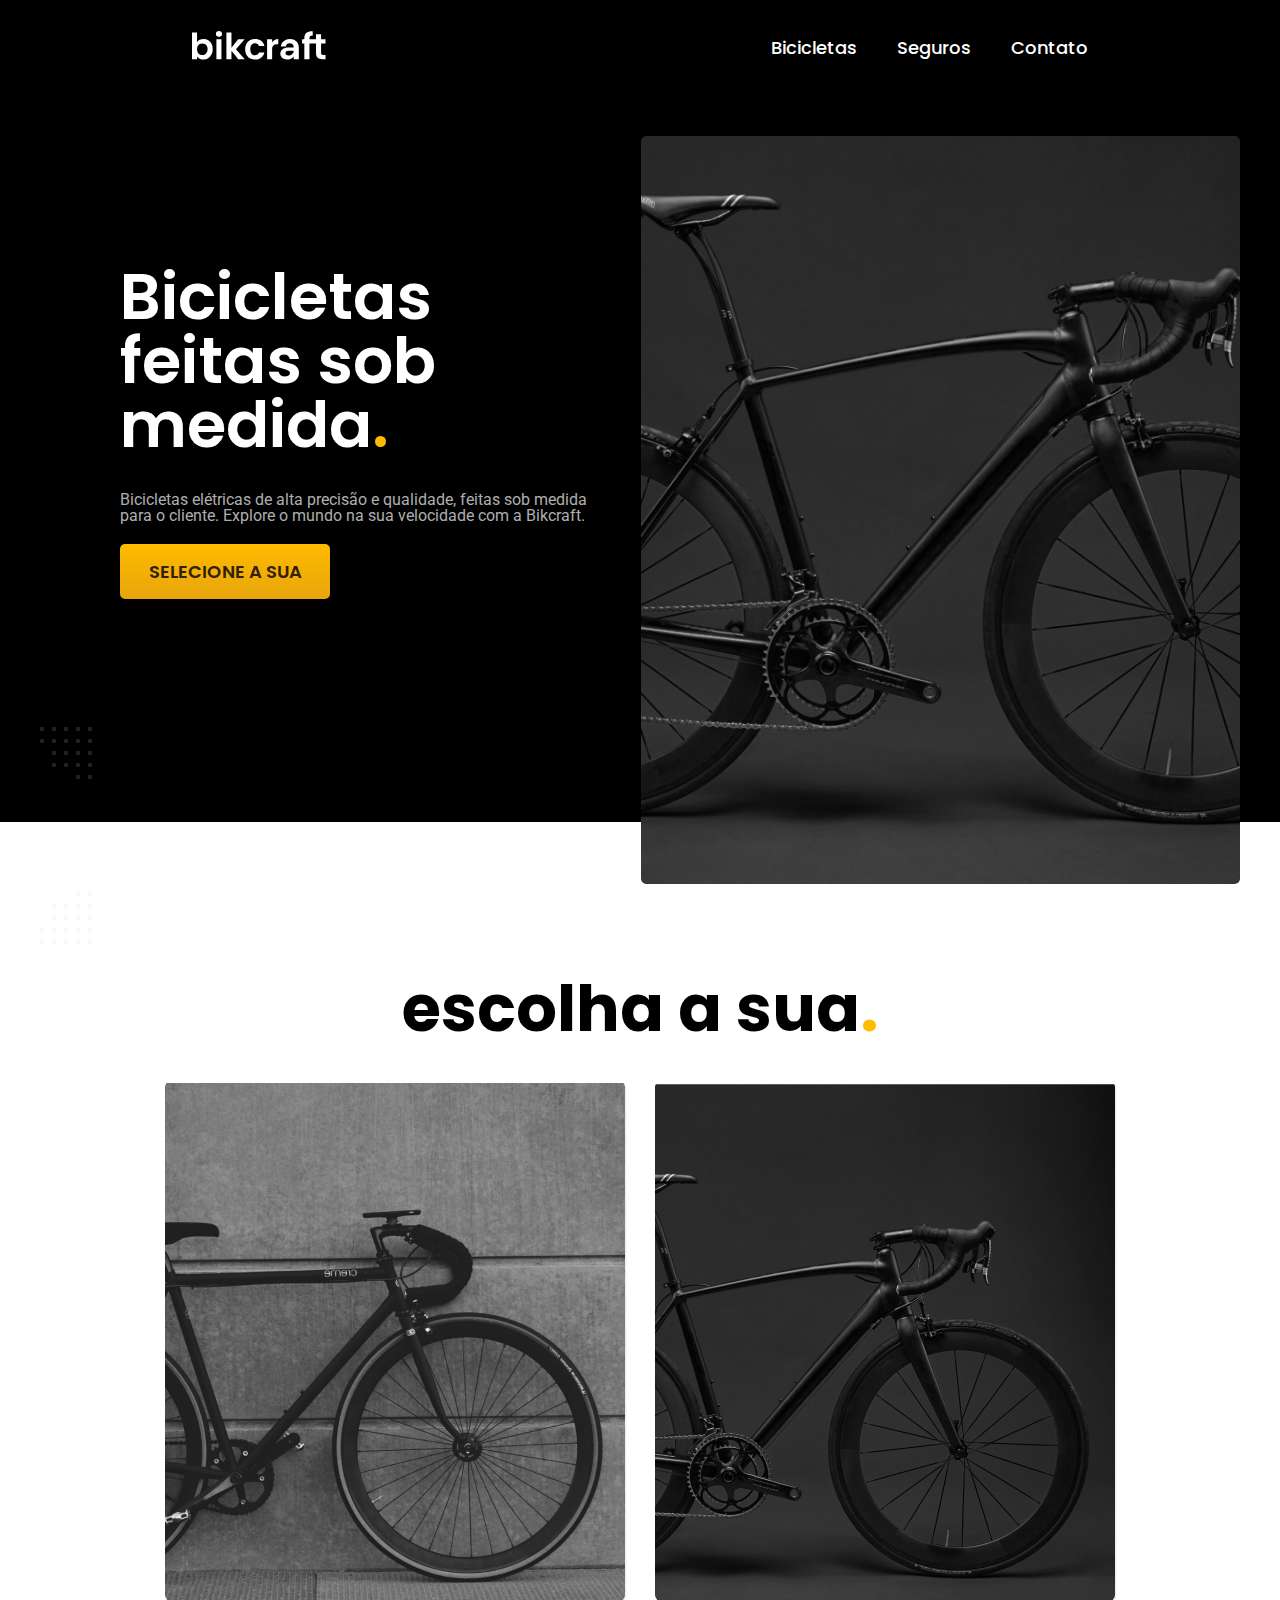
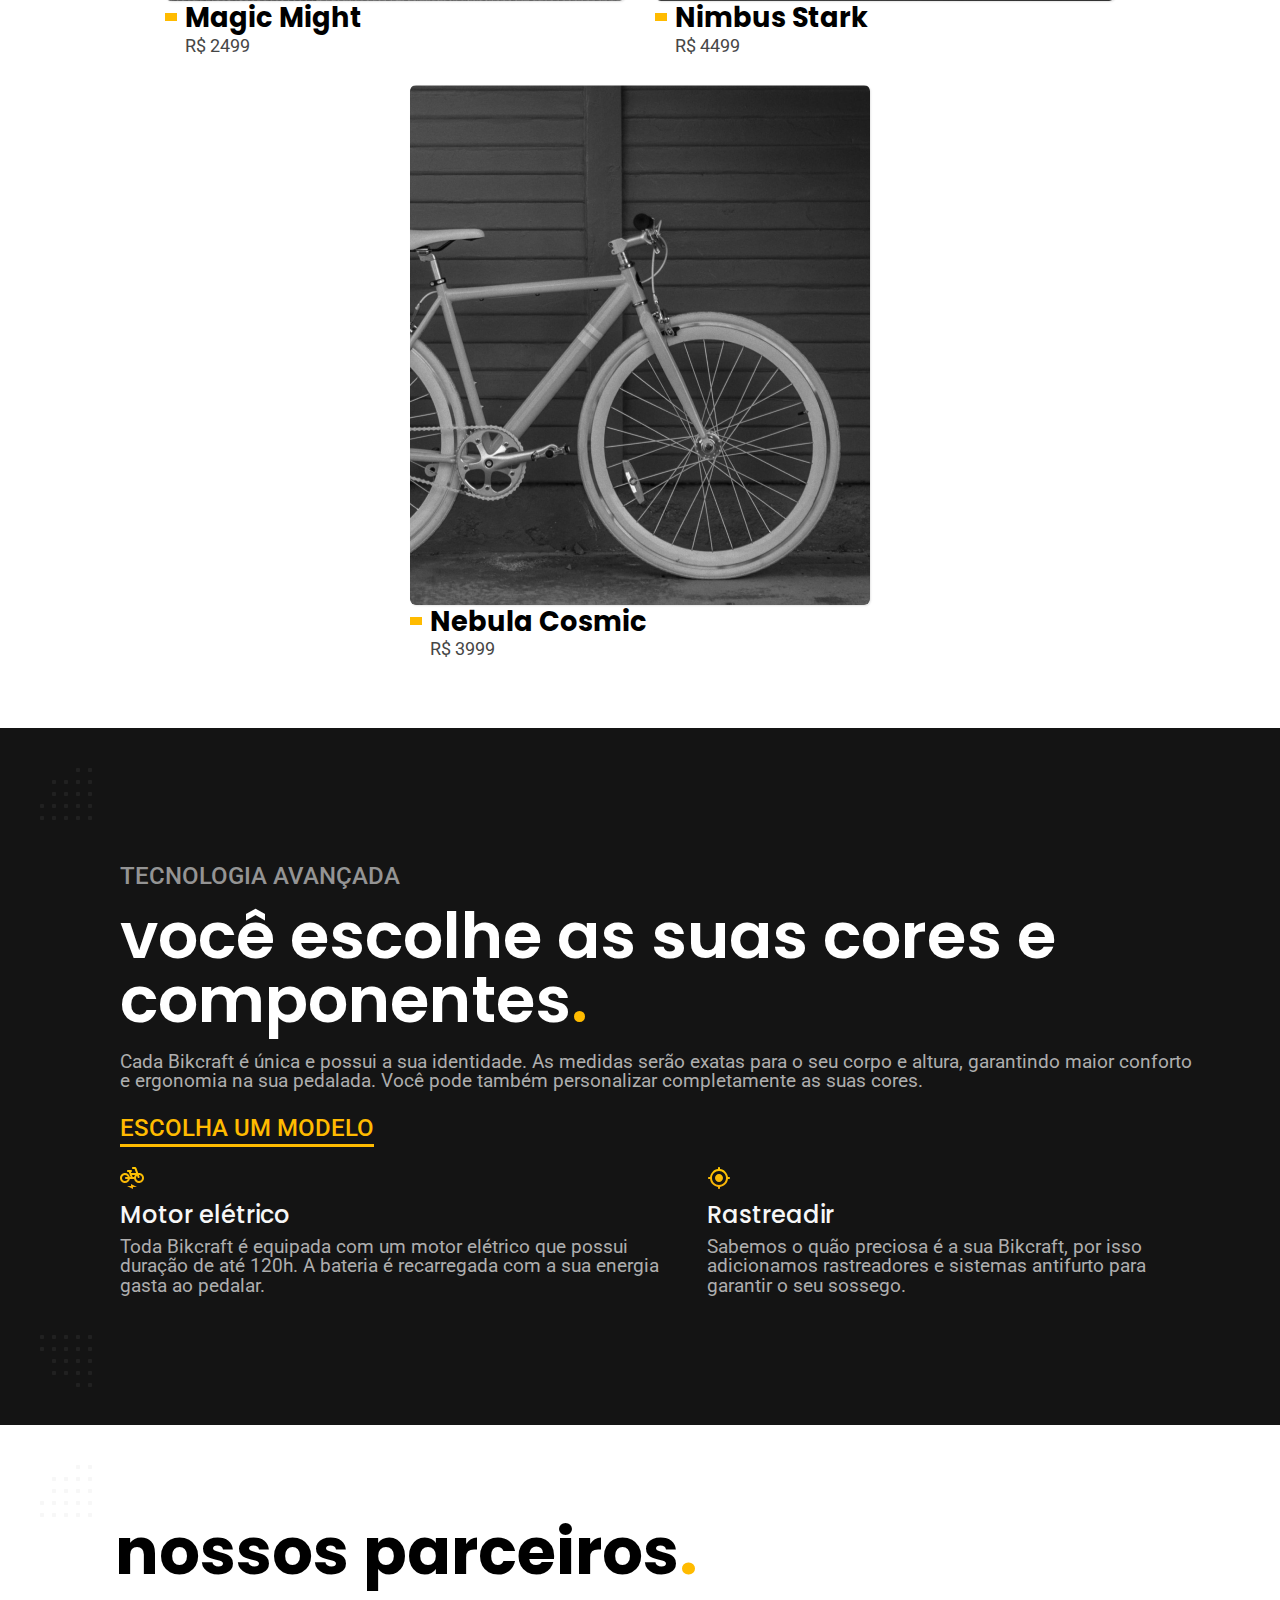
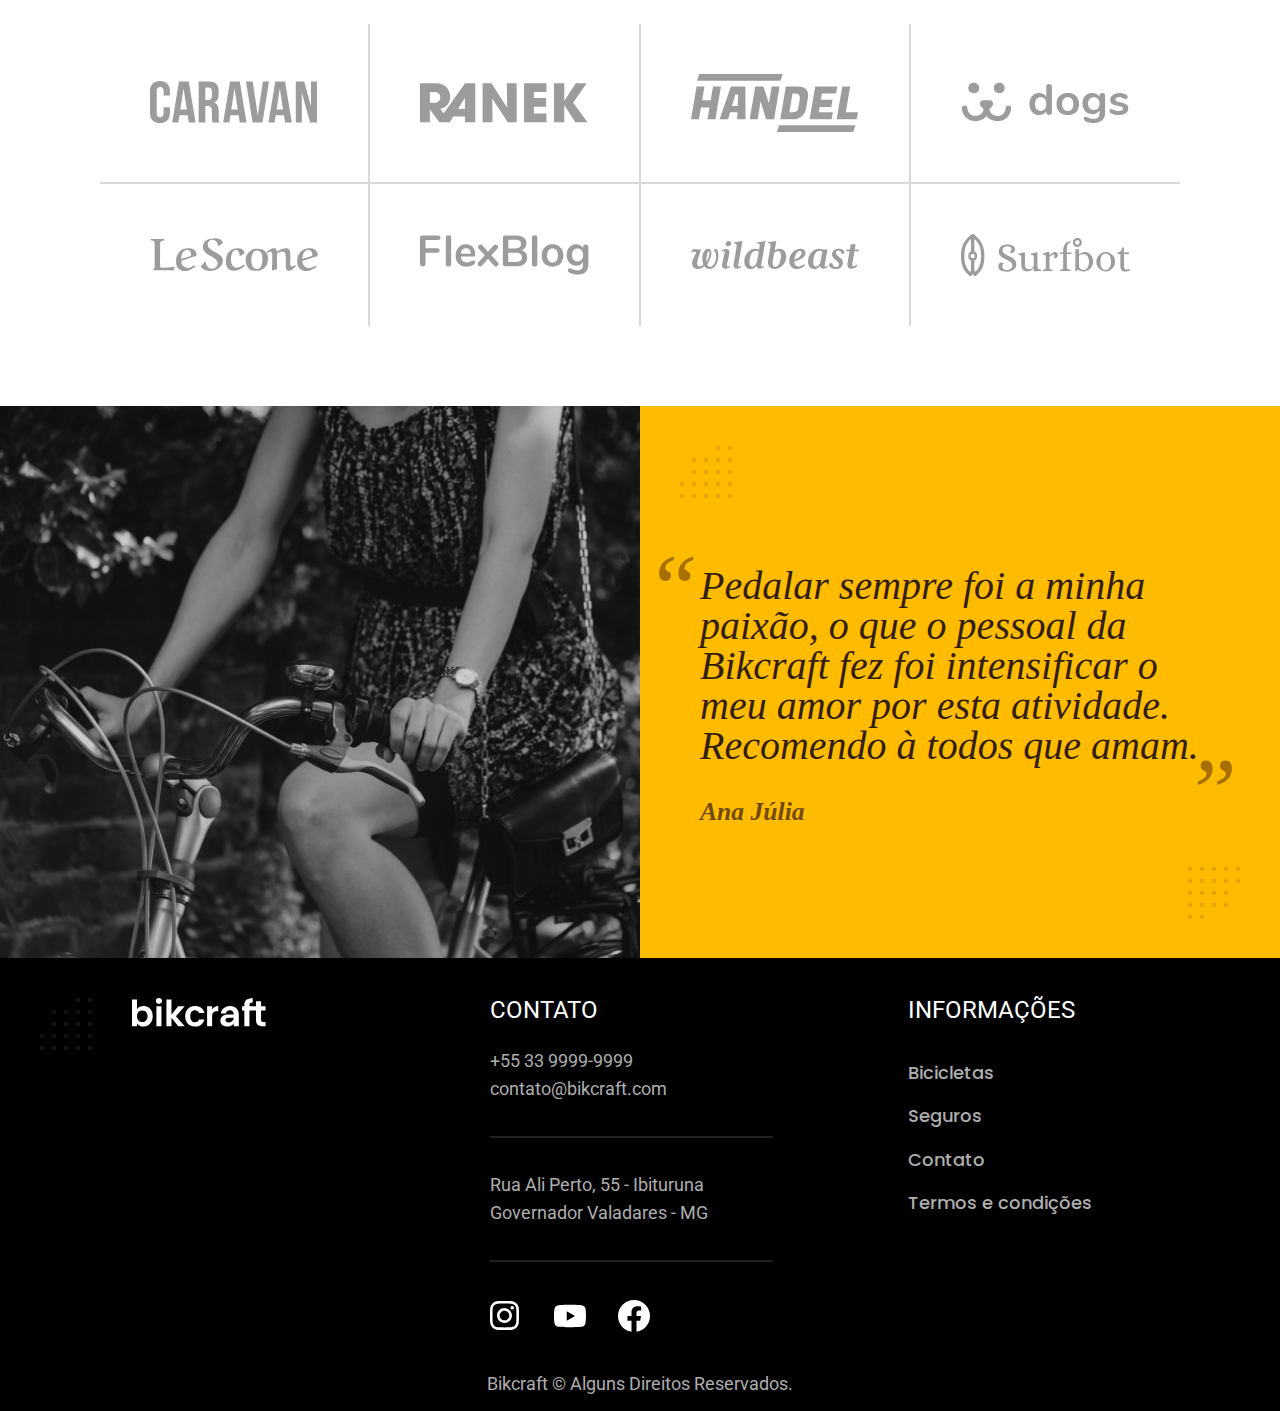
==== index.html @ f5c55323 "commit: page contact complete" ====
<!DOCTYPE html>
<html lang="pt-br">
<head>
    <meta charset="UTF-8">
    <meta name="viewport" content="width=device-width, initial-scale=1.0">
    <link rel="stylesheet" href="Assets/Styles/style.css">
    <title>Bikcraft</title>
</head>
<body>
    <header class="header">
        <div class="header__container">

            <!--Logo da BikCraft-->
            <div class="header__image">
                <a href="index.html"><img src="Assets/Images/Components/bikcraft.svg" alt="Logo do Bikcraft"></a>
            </div>

            <!--Menu de seleção-->
            <div class="header__list">
                <ul>
                    <li><a href="Assets/Pages/bicicletas.html">Bicicletas</a></li>
                    <li><a href="#">Seguros</a></li>
                    <li><a href="Assets/Pages/contato.html">Contato</a></li>
                </ul>
            </div>

            <div class="header__menu-mobile">
                <div></div>
                <div></div>
                <div></div>
            </div>
        </div>
    </header>

    
    <main class="main">
        <section class="main__introduction">
            <div>
                <div class="introduction__text">
                    <!-- text introduction -->
                    <div>
                        <h1>Bicicletas feitas sob medida<span>.</span></h1>
                        <p>Bicicletas elétricas de alta precisão e qualidade,  feitas sob medida para o cliente. Explore o mundo na sua velocidade com a Bikcraft.</p>
                        <button>SELECIONE A SUA</button>
                    </div>

                </div>
    
                <!-- imagem introduction -->
                <figure class="introduction__bike">
                    <img src="Assets/Images/bicicleta Preta Introduction.png" alt="Black Bike">
                </figure>
            </div>

            <!-- decoration introduction -->
            <figure>
                <img src="Assets/Images/Components/decoration home inferior.svg" alt="detalhe em pontos">
            </figure>

        </section>
        
        <!-- choice -->
        <section class="main__choice">

            <!-- decoration higher choice -->
            <figure>
                <img src="Assets/Images/Components/decoration white superior.svg" alt="detalhe em pontos">
            </figure>

            <div class="choice__margin">
                <h1>escolha a sua<span>.</span></h1>

                <picture class="choice__bike">
                    <figure class="bikes">
                        <img src="Assets/Images/bicicleta Cinza.png" alt="Bike Grey">
                        <h2>Magic Might</h2>
                        <p>R$ 2499</p>
                    </figure>
                    <figure class="bikes">
                        <img src="Assets/Images/bicicleta Preta.png" alt="Bike Black">
                        <h2>Nimbus Stark</h2>
                        <p>R$ 4499</p>
                    </figure>
                    <figure class="bikes">
                        <img src="Assets/Images/bicicleta Branca.png" alt="Bike White">
                        <h2>Nebula Cosmic</h2>
                        <p>R$ 3999</p>
                    </figure>
                </picture>
            </div>

        </section>
   
        <section class="main__specification">

            <!-- decoration higher specification -->
            <figure class="specification__decoration-superior">
                <img src="Assets/Images/Components/decoration home superior.svg" alt="detalhe em pontos">
            </figure>

            <article class="specification__infos">
                 <div class="infos__text">
                    <h2>tecnologia avançada</h2>
                    <h1>você escolhe as suas cores e componentes<span>.</span></h1>
                    <p>Cada Bikcraft é única e possui a sua identidade. As medidas serão exatas para o seu corpo e altura, garantindo maior conforto e ergonomia na sua pedalada. Você pode também personalizar completamente as suas cores.</p>
                    <a href="#">escolha um modelo</a>
                </div>
                <div class="infos__itens">
                    <figure>
                        <img src="Assets/Images/Components/eletrica.svg" alt="Ícone moto">
                        <h3>Motor elétrico</h3>
                        <p>Toda Bikcraft é equipada com um motor elétrico que possui duração de até 120h. A bateria é recarregada com a sua energia gasta ao pedalar.</p>
                    </figure>
                    <figure>
                        <img src="Assets/Images/Components/rastreador.svg" alt="Ícone rastreador">
                        <h3>Rastreadir</h3>
                        <p>Sabemos o quão preciosa é a sua Bikcraft, por isso adicionamos rastreadores e sistemas antifurto para garantir o seu sossego.</p>
                    </figure>
                </div>
            </article>

             <!-- decoration bottom specification -->
            <figure class="specification__decoration-inferior">
                <img src="Assets/Images/Components/decoration home inferior.svg" alt="detalhe em pontos">
            </figure>

            <figure class="specification__tols">
                <img src="Assets/Images/ferramentas.png" alt="Ferramentas">
            </figure>

        </section>

        <!-- associate -->
        <section class="main__associate">

            <!-- decoration higher associate -->
            <figure>
                <img src="Assets/Images/Components/decoration white superior.svg" alt="detalhe em pontos">
            </figure>

            <h1>nossos parceiros<span>.</span></h1>

            <!-- logos -->
             <picture class="associate__logos">
                <figure>
                    <img src="Assets/Images/Images associate/caravan parceiros.svg" alt="Caravan">
                    <img src="Assets/Images/Images associate/ranek parceiros.svg" alt="Renek">
                    <img src="Assets/Images/Images associate/handel parceiros.svg" alt="Handel">
                    <img src="Assets/Images/Images associate/dogs parceiros.svg" alt="Dogs">
                </figure>
                <figure>
                    <img src="Assets/Images/Images associate/lescone parceiros.svg" alt="LeScone">
                    <img src="Assets/Images/Images associate/flexblog parceiros.svg" alt="FlexBlog">
                    <img src="Assets/Images/Images associate/wildbeast parceiros.svg" alt="Wildbeast">
                    <img src="Assets/Images/Images associate/surfbot parceiros.svg" alt="Surfbot">
                </figure>
             </picture>
        </section>

        <section class="main__testimony">
            <figure>
            </figure>

            <div class="testimony__text">
                <!-- decoration higher testimony-->
                <figure>
                    <img src="Assets/Images/Components/decoration yellow superior.svg" alt="detalhe em pontos">
                </figure>
                <div>
                    <p>Pedalar sempre foi a minha paixão, o que o pessoal da Bikcraft fez foi intensificar o meu amor por esta atividade. Recomendo à todos que amam.</p>
                    <h1>Ana Júlia</h1>
                </div>
                <!-- decoration bottom depoiment -->
                <figure>
                    <img src="Assets/Images/Components/decoration yellow inferior.svg" alt="detalhe em pontos">
                </figure>
            </div>
        </section>

    </main>

    <footer>
        <div class="footer">
            <div class="footer__itens">
                <figure>
                    <img src="Assets/Images/Components/decoration footer.svg">
                </figure>
                <div class="footer__container">
                    <div class="footer__container-itens">
                        <div class="footer__logo">
                            <img src="Assets/Images/Components/bikcraft.svg" alt="Logo da Bikcraft">
                        </div>
                        <div class="footer__contact">
                            <h2>CONTATO</h2>
                            <nav class="footer__contact-nav">
                                <a href="tel:553399999999">+55 33 9999-9999</a>
                                <a href="malito:contato@bikcraft.com">contato@bikcraft.com</a>
                            </nav>
                            <hr>
                            <div class="footer__contact-text">
                                <p>Rua Ali Perto, 55 - Ibituruna</p>
                                <p>Governador Valadares - MG</p>
                            </div>
                            <hr>
                            <nav class="footer__contact-socialmedia">
                                <a href="#"><img src="Assets/Images/Components/instagram.svg" alt="Logo do Instagram"></a>
                                <a href="#"><img src="Assets/Images/Components/youtube.svg" alt="Logo do Youtube"></a>
                                <a href="#"><img src="Assets/Images/Components/facebook.svg" alt="Logo do Facebook"></a>
                            </nav>
                        </div>
                    </div>
                    <div class="footer__informations">
                        <h2>INFORMAÇÕES</h2>
                        <nav class="footer__informations-nav">
                            <a href="Assets/Pages/bicicletas.html">Bicicletas</a>
                            <a href="#">Seguros</a>
                            <a href="Assets/Pages/contato.html">Contato</a>
                            <a href="#">Termos e condições</a>
                        </nav>
                    </div>
                </div>
            </div>
        </div>
        <p class="footer__direitos">Bikcraft © Alguns Direitos Reservados.</p>
    </footer>
    
    <script src="Assets/Javascript/menu.js"></script>
</body>
</html>
---- Assets/Styles/style.css ----
@import 'header.css';
@import 'footer.css';

/* home */
@import 'Home/mainIntroduction.css';
@import 'Home/mainChoice.css';
@import 'Home/mainSpecification.css';
@import 'Home/mainAssociate.css';
@import 'Home/mainTestimony.css';

/* bicicletas */
@import 'bicicletas/nossas-bicicletas-main.css';
@import 'bicicletas/produtos.css';
@import 'bicicletas/bikes.css';
@import 'bicicletas/choose-one.css';
@import 'bicicletas/insurance.css';

/* contato */

@import 'contato/contact.css';
@import 'contato/locations.css';

/* fontes links */
@import url('https://fonts.googleapis.com/css2?family=Poppins:ital,wght@0,100;0,200;0,300;0,400;0,500;0,600;0,700;0,800;0,900;1,100;1,200;1,300;1,400;1,500;1,600;1,700;1,800;1,900&display=swap');
@import url('https://fonts.googleapis.com/css2?family=Roboto:ital,wght@0,100;0,300;0,400;0,500;0,700;0,900;1,100;1,300;1,400;1,500;1,700;1,900&display=swap');
@import url('https://fonts.googleapis.com/css2?family=Source+Serif+4:ital,opsz,wght@1,8..60,600&display=swap');

:root{
    /* fontes */
    --primary-font: 'Roboto', sans-serif;
    --secundary-font: 'Poppins', sans-serif;
    --tertiary-font: 'Source', serif;

    --space: 40px;

    --shadow: rgba(0, 0 ,0 ,0.1);

    /* cores */
    --yellow-light: #FFBB00;
    --yellow-dark: #E7A50C;
    --yellow-burn: #A66F00;
    --brown-light: #714A03;
    --brown: #331F01;

    /* cores claras */
    --white: #ffffff;
    --grey1: #F7F7F7;
    --grey2: #E0E0E0;
    --grey3: #C8C8C8;
    --grey4: #AEAEAE;
    --grey5: #949494;

    /* cores escuras */
    --black: #000000;
    --grey6: #7D7D7D;
    --grey7: #606060;
    --grey8: #464646;
    --grey9: #272727;
    --grey10: #212121;
    --grey11: #141414;

    /* border em home-associate */
    --border: #d9d9d9;
}

h1, h2, h3, h4, h5, h6, p, li, label, input, a{
    font-family: var(--primary-font);
}

/* Reset CSS */

/* http://meyerweb.com/eric/tools/css/reset/ 
   v2.0 | 20110126
   License: none (public domain)
*/

html, body, div, span, applet, object, iframe,
h1, h2, h3, h4, h5, h6, p, blockquote, pre,
a, abbr, acronym, address, big, cite, code,
del, dfn, em, img, ins, kbd, q, s, samp,
small, strike, strong, sub, sup, tt, var,
b, u, i, center,
dl, dt, dd, ol, ul, li,
fieldset, form, label, legend,
table, caption, tbody, tfoot, thead, tr, th, td,
article, aside, canvas, details, embed, 
figure, figcaption, footer, header, hgroup, 
menu, nav, output, ruby, section, summary,
time, mark, audio, video , button{
	margin: 0;
	padding: 0;
	border: 0;
	font-size: 100%;
	vertical-align: baseline;
}
/* HTML5 display-role reset for older browsers */
article, aside, details, figcaption, figure, 
footer, header, hgroup, menu, nav, section {
	display: block;
}
body {
	line-height: 1;
}
ol, ul {
	list-style: none;
}
blockquote, q {
	quotes: none;
}
blockquote:before, blockquote:after,
q:before, q:after {
	content: '';
	content: none;
}
table {
	border-collapse: collapse;
	border-spacing: 0;
}

a {
    text-decoration: none;
}

*{
    box-sizing: border-box;
}

h1 > span{
    color: var(--yellow-light);
}
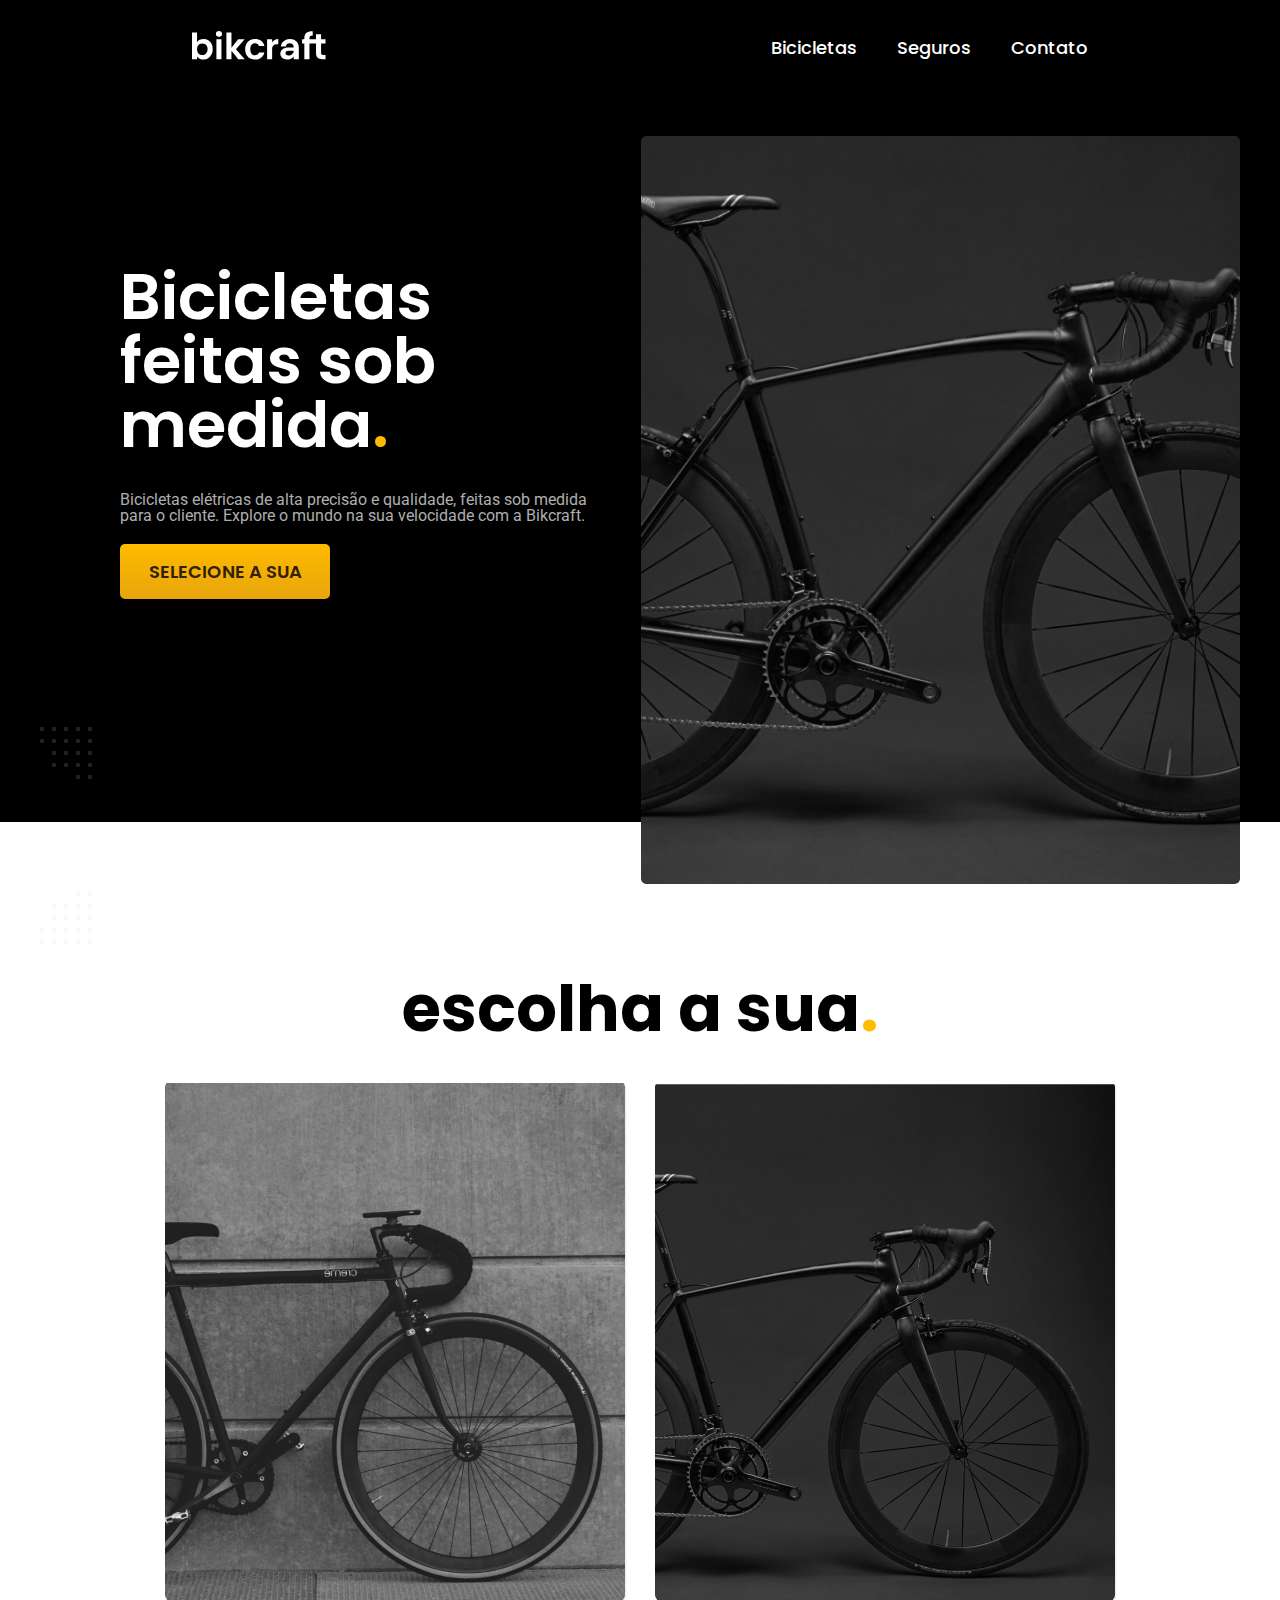
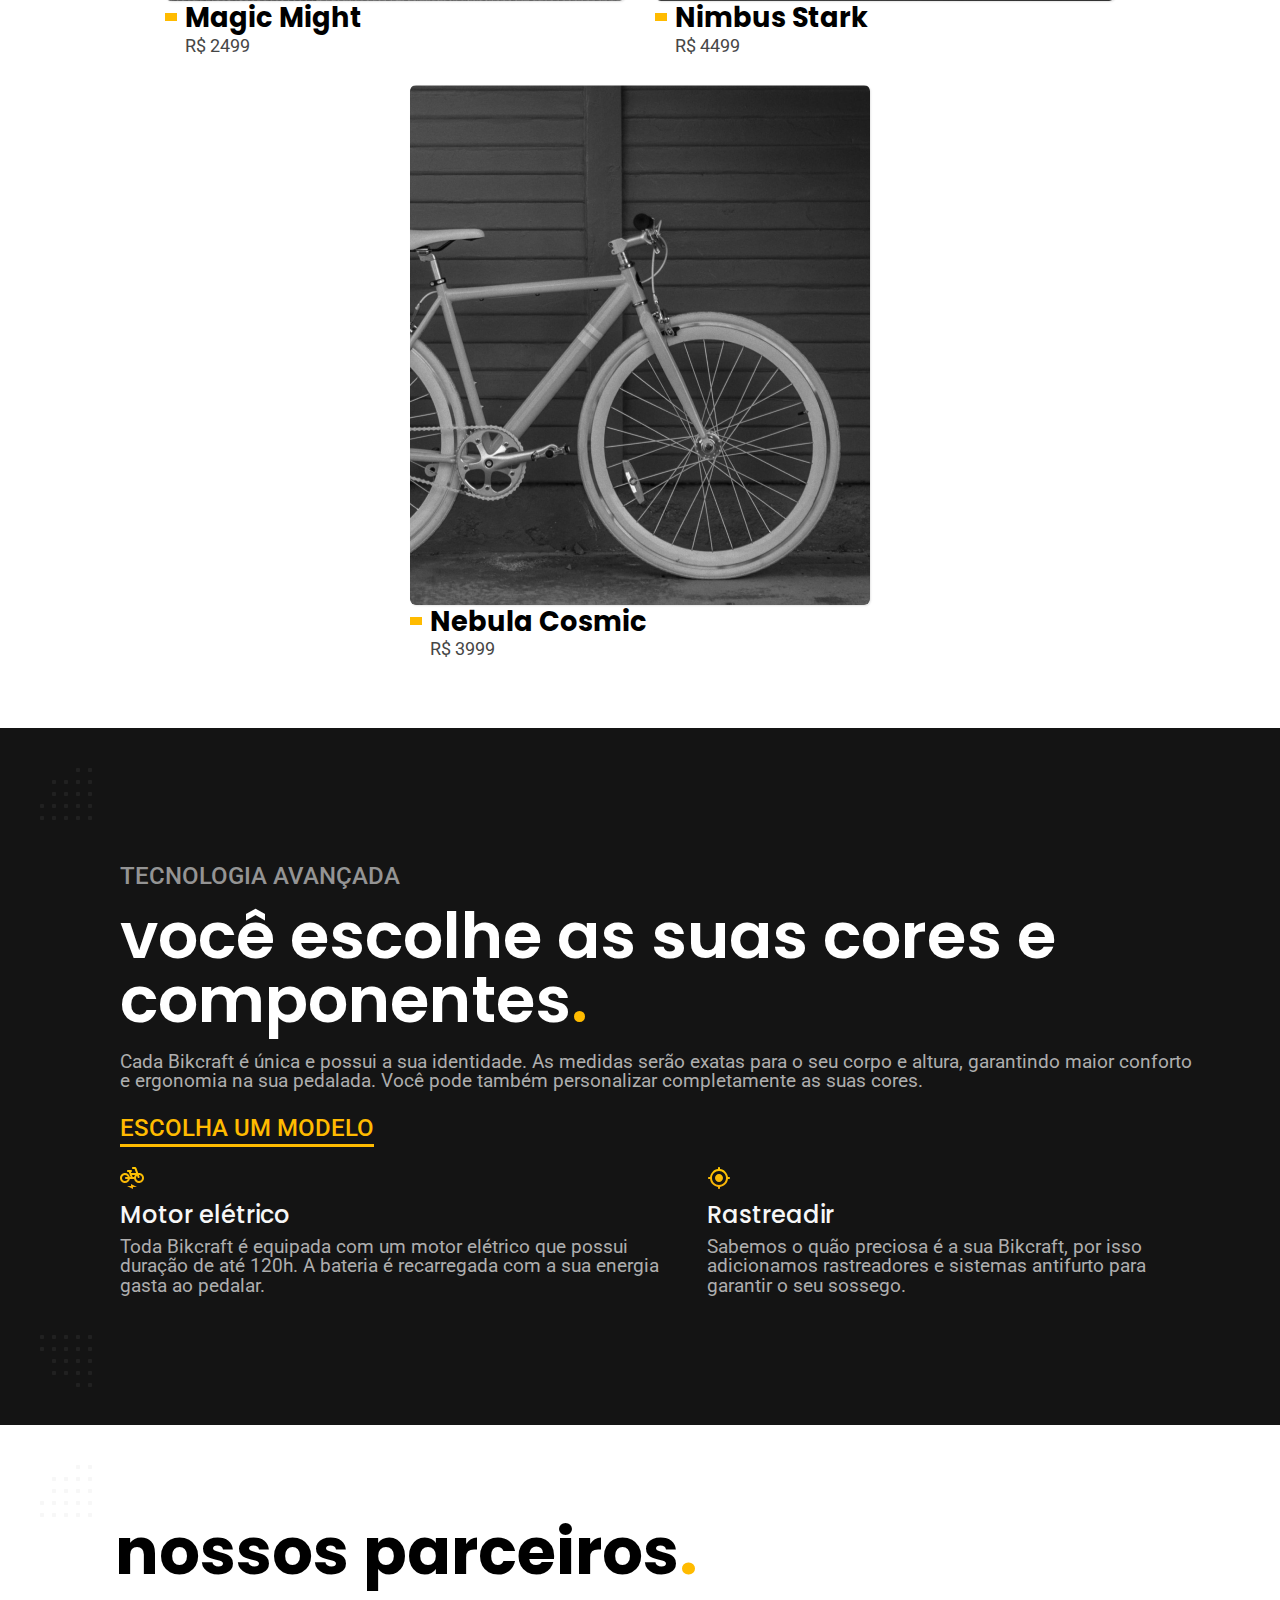
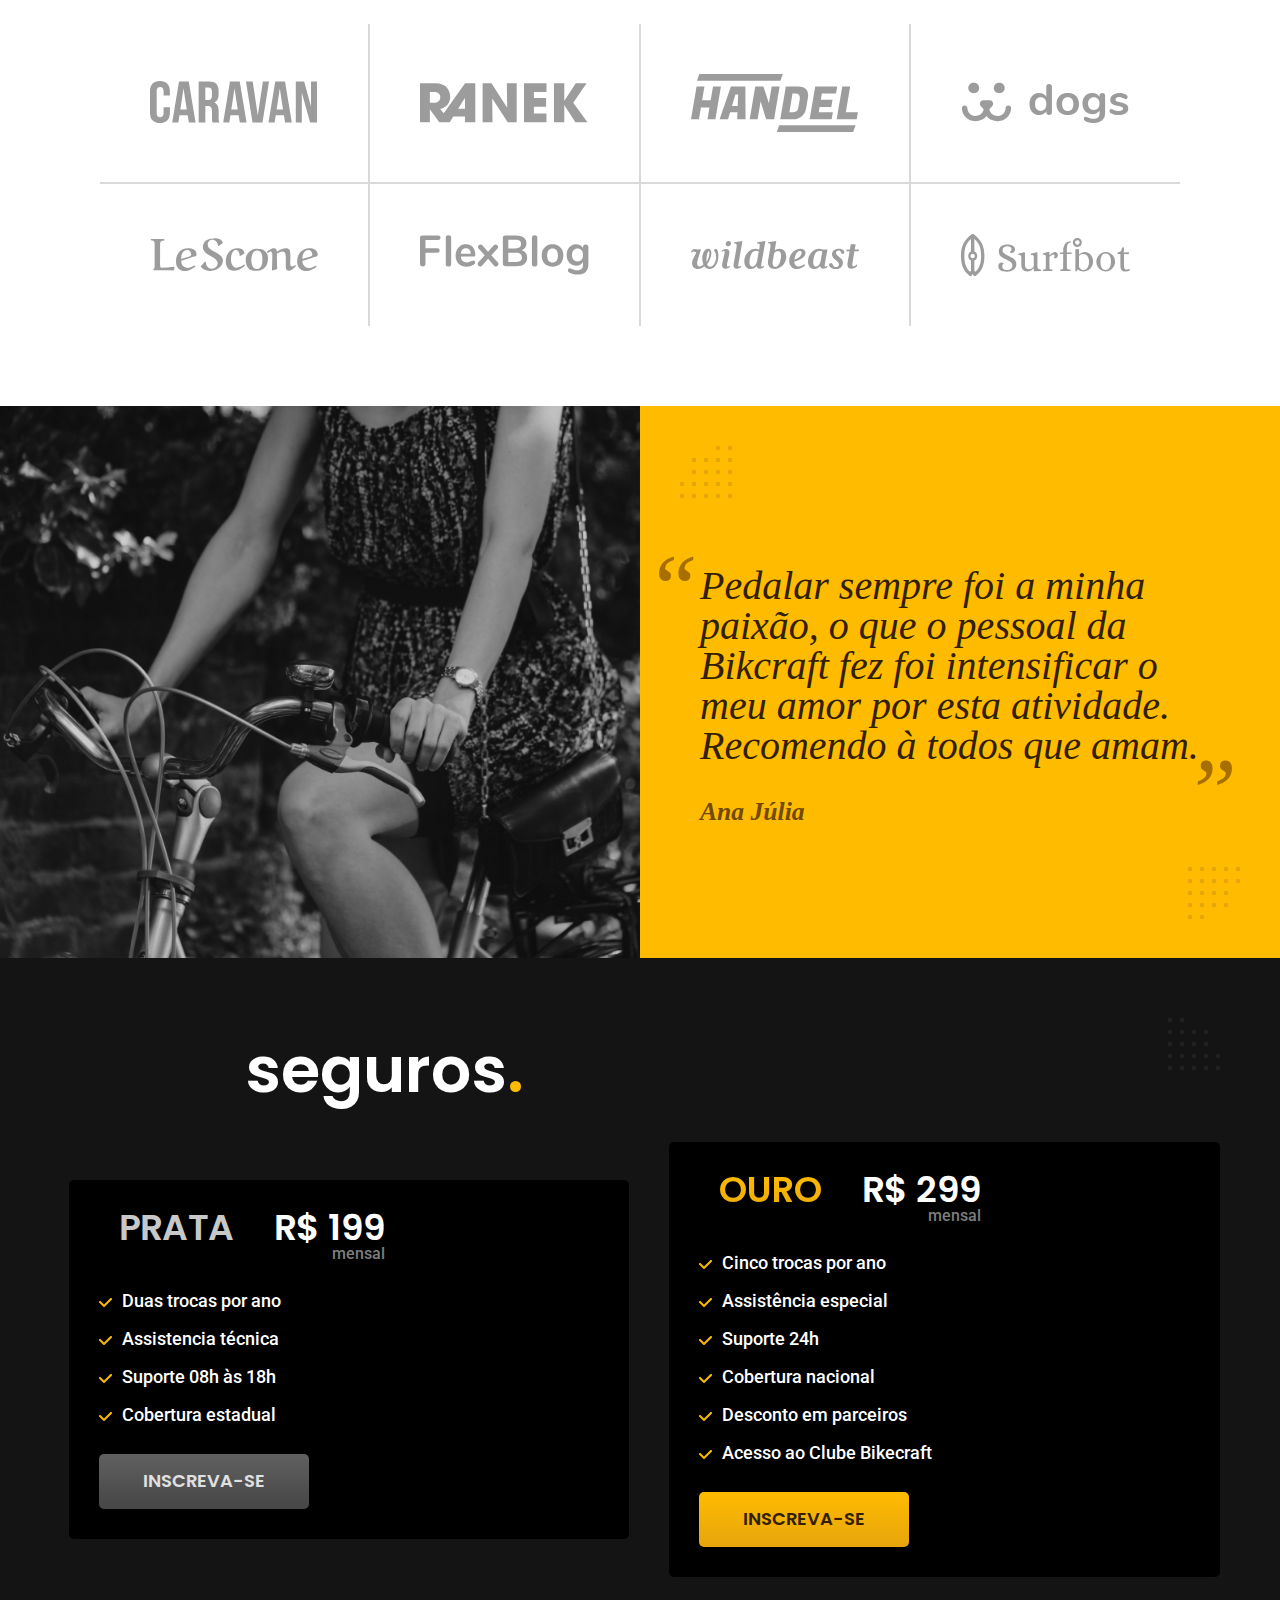
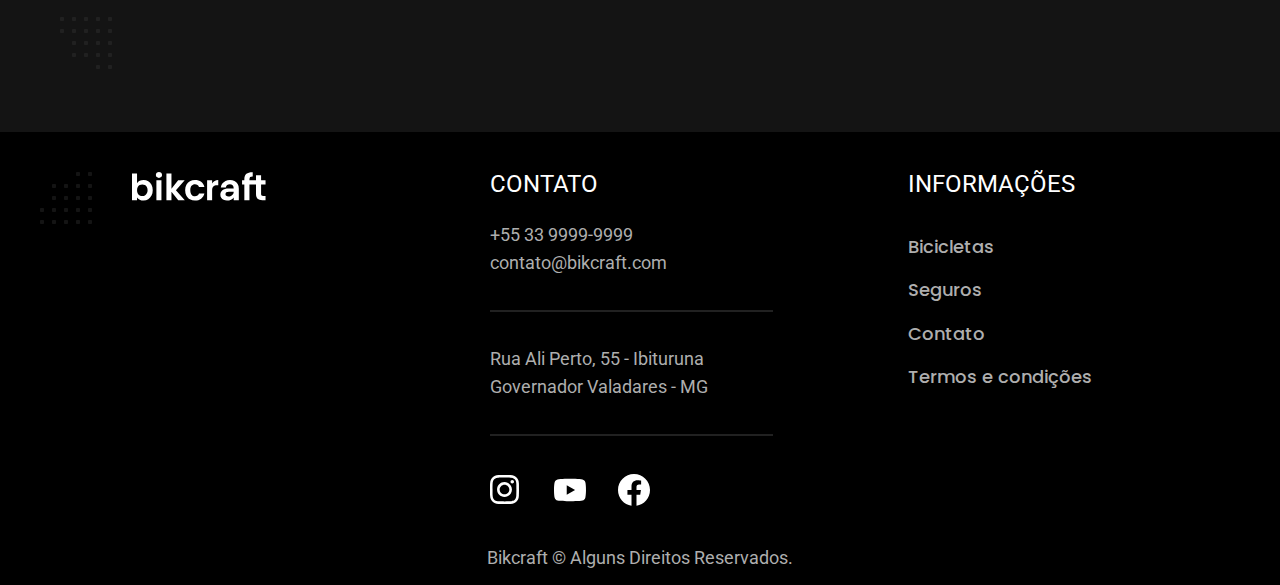
==== commit 9d059521: "commit: page contact complete" ====
--- a/index.html
+++ b/index.html
@@ -19,7 +19,7 @@
             <div class="header__list">
                 <ul>
                     <li><a href="Assets/Pages/bicicletas.html">Bicicletas</a></li>
-                    <li><a href="#">Seguros</a></li>
+                    <li><a href="Assets/Pages/seguro.html">Seguros</a></li>
                     <li><a href="Assets/Pages/contato.html">Contato</a></li>
                 </ul>
             </div>
@@ -64,7 +64,7 @@
 
             <!-- decoration higher choice -->
             <figure>
-                <img src="Assets/Images/Components/decoration white superior.svg" alt="detalhe em pontos">
+                <img src="Assets/Images/Components/decoration home white superior.svg" alt="detalhe em pontos">
             </figure>
 
             <div class="choice__margin">
@@ -135,7 +135,7 @@
 
             <!-- decoration higher associate -->
             <figure>
-                <img src="Assets/Images/Components/decoration white superior.svg" alt="detalhe em pontos">
+                <img src="Assets/Images/Components/decoration home white superior.svg" alt="detalhe em pontos">
             </figure>
 
             <h1>nossos parceiros<span>.</span></h1>
@@ -164,7 +164,7 @@
             <div class="testimony__text">
                 <!-- decoration higher testimony-->
                 <figure>
-                    <img src="Assets/Images/Components/decoration yellow superior.svg" alt="detalhe em pontos">
+                    <img src="Assets/Images/Components/decoration home yellow superior.svg" alt="detalhe em pontos">
                 </figure>
                 <div>
                     <p>Pedalar sempre foi a minha paixão, o que o pessoal da Bikcraft fez foi intensificar o meu amor por esta atividade. Recomendo à todos que amam.</p>
@@ -172,9 +172,59 @@
                 </div>
                 <!-- decoration bottom depoiment -->
                 <figure>
-                    <img src="Assets/Images/Components/decoration yellow inferior.svg" alt="detalhe em pontos">
-                </figure>
-            </div>
+                    <img src="Assets/Images/Components/decoration home yellow inferior.svg" alt="detalhe em pontos">
+                </figure>
+            </div>
+        </section>
+
+        <section class="main__safe">
+            <h1>seguros<span>.</span></h1>
+
+            <!-- decoration higher safe -->
+            <figure>
+                <img src="Assets/Images/Components/decoration safe superior.svg" alt="detalhe em pontos">
+            </figure>    
+
+            <div class="safe__plan silver">  
+                <div>
+                    <h2>Prata</h2>
+                    <div class="plan__price">
+                        <h3>R$ 199</h3>
+                        <p>mensal</p>
+                    </div>
+                </div>
+                <ul>
+                    <li>Duas trocas por ano</li>
+                    <li>Assistencia técnica</li>
+                    <li>Suporte 08h às 18h</li>
+                    <li>Cobertura estadual</li>
+                </ul>
+                <a href="#">Inscreva-se</a>
+            </div>
+            <div class="safe__plan gold">
+                <div>
+                    <h2>Ouro</h2>
+                    <div class="plan__price">
+                        <h3>R$ 299</h3>
+                        <p>mensal</p>
+                    </div>
+                </div>
+                <ul>
+                    <li>Cinco trocas por ano</li>
+                    <li>Assistência especial</li>
+                    <li>Suporte 24h</li>
+                    <li>Cobertura nacional</li>
+                    <li>Desconto em parceiros</li>
+                    <li>Acesso ao Clube Bikecraft</li>
+                </ul>
+                <a href="#">Inscreva-se</a>
+            </div>
+
+            <!-- decoration bottom safe -->
+            <figure>
+                <img src="Assets/Images/Components/decoration safe inferior.svg" alt="detalhe em pontos">
+            </figure>
+
         </section>
 
     </main>
--- a/Assets/Styles/style.css
+++ b/Assets/Styles/style.css
@@ -7,6 +7,7 @@
 @import 'Home/mainSpecification.css';
 @import 'Home/mainAssociate.css';
 @import 'Home/mainTestimony.css';
+@import 'Home/mainSafe.css';
 
 /* bicicletas */
 @import 'bicicletas/nossas-bicicletas-main.css';
@@ -19,6 +20,10 @@
 
 @import 'contato/contact.css';
 @import 'contato/locations.css';
+
+/* insure */
+@import 'Insure/insureIntroduction.css';
+@import 'Insure/insureAdvantage.css';
 
 /* fontes links */
 @import url('https://fonts.googleapis.com/css2?family=Poppins:ital,wght@0,100;0,200;0,300;0,400;0,500;0,600;0,700;0,800;0,900;1,100;1,200;1,300;1,400;1,500;1,600;1,700;1,800;1,900&display=swap');
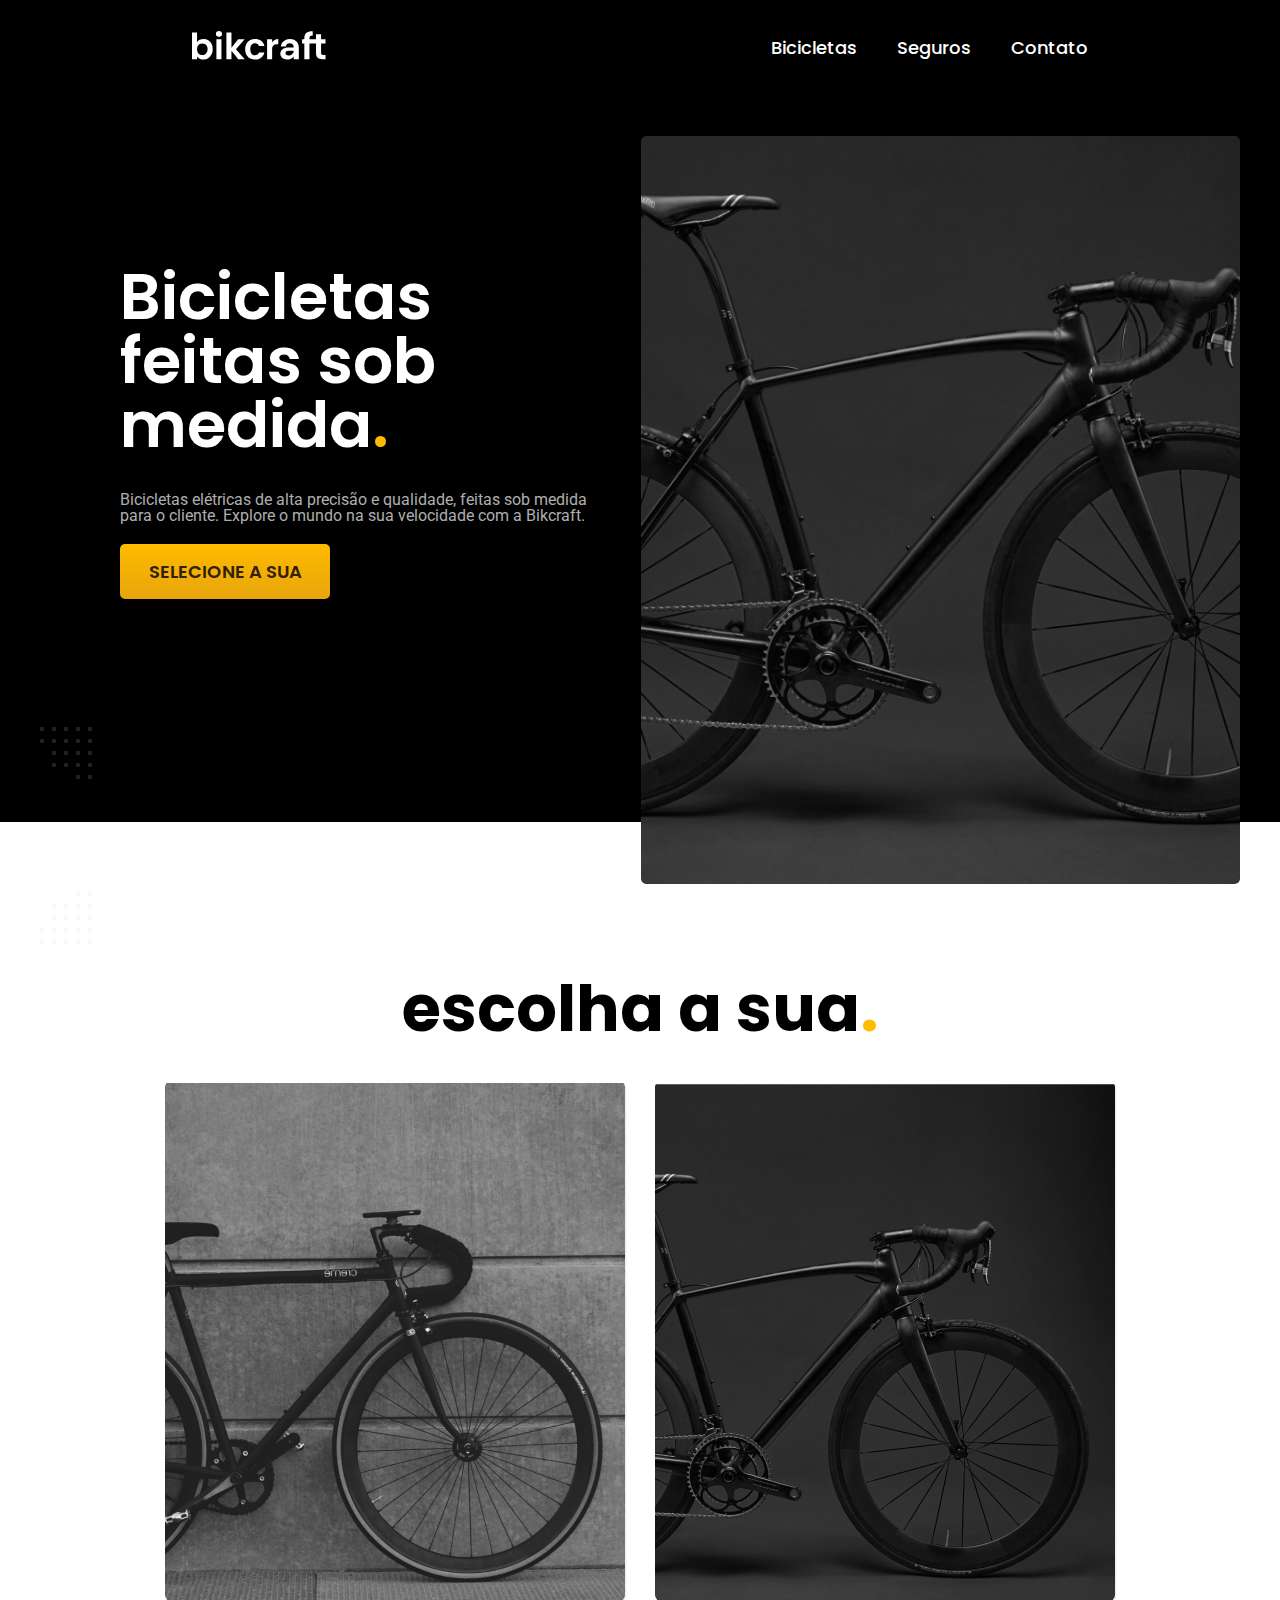
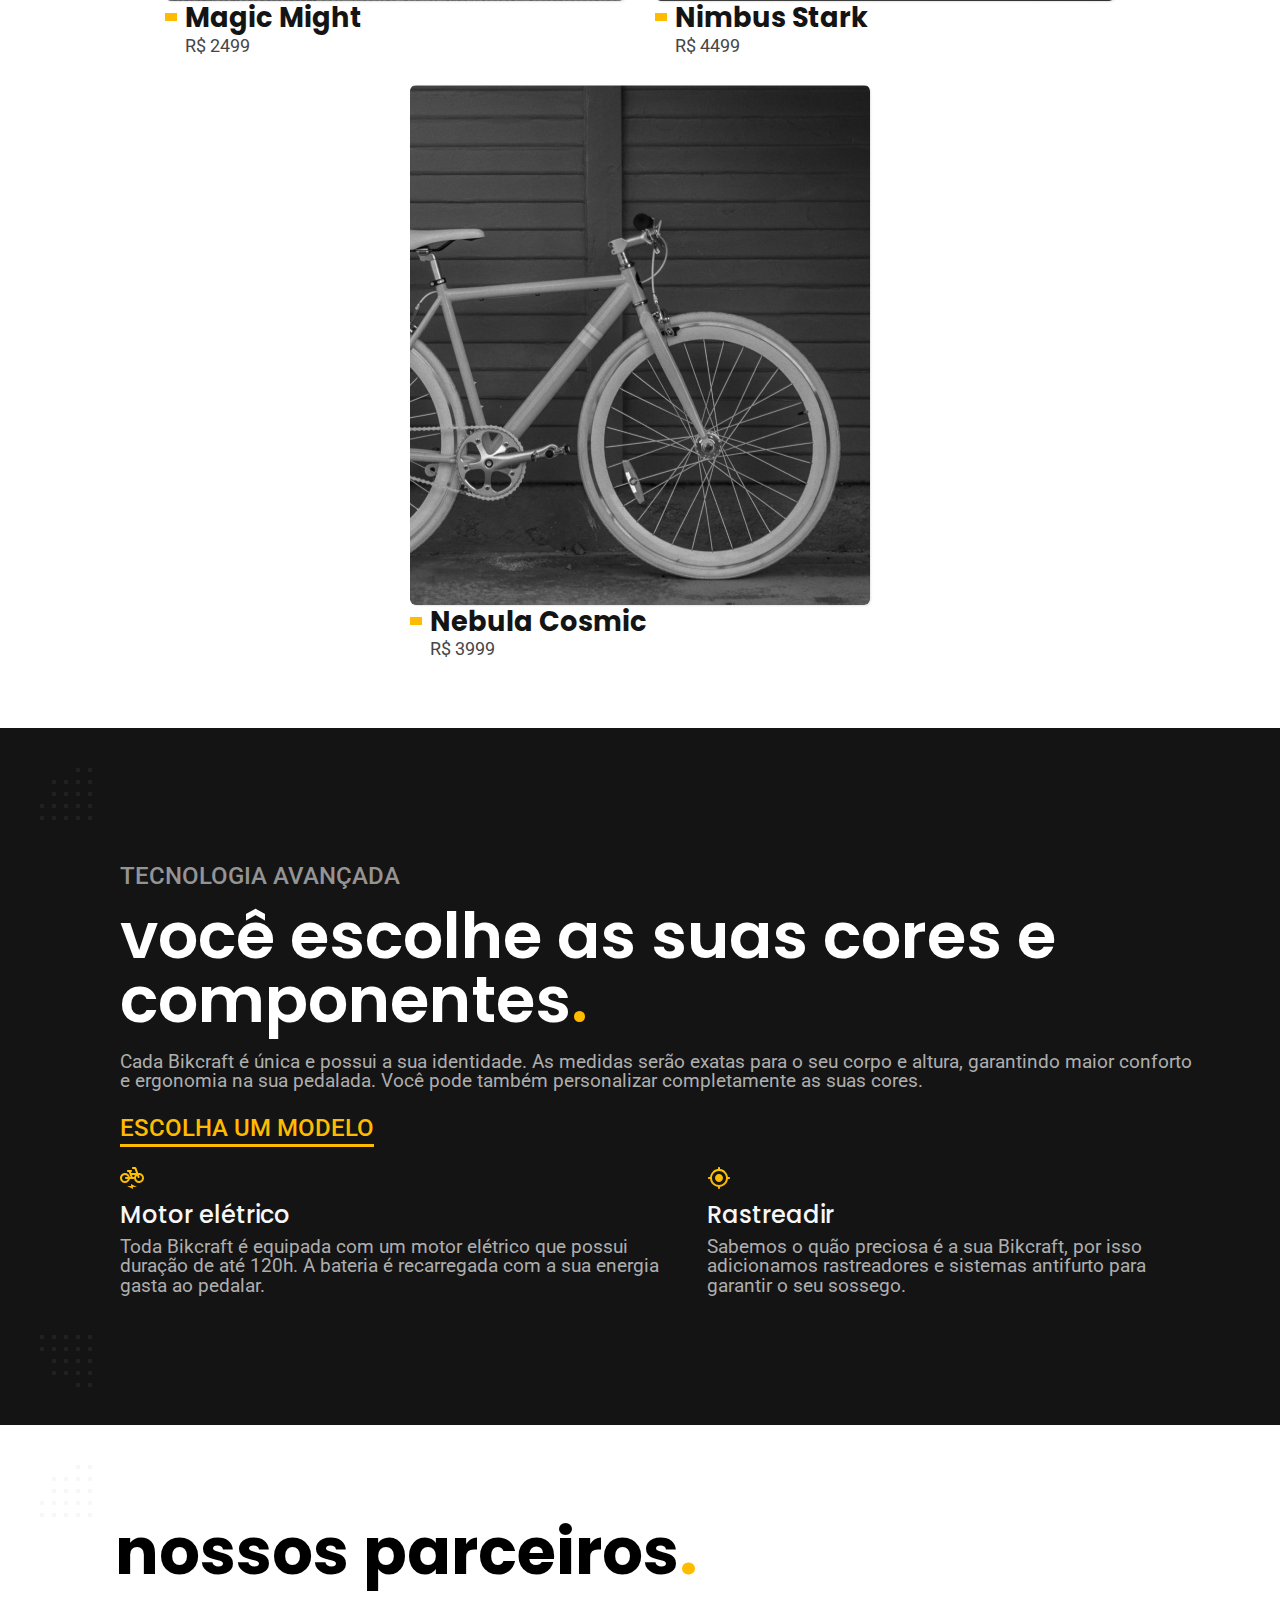
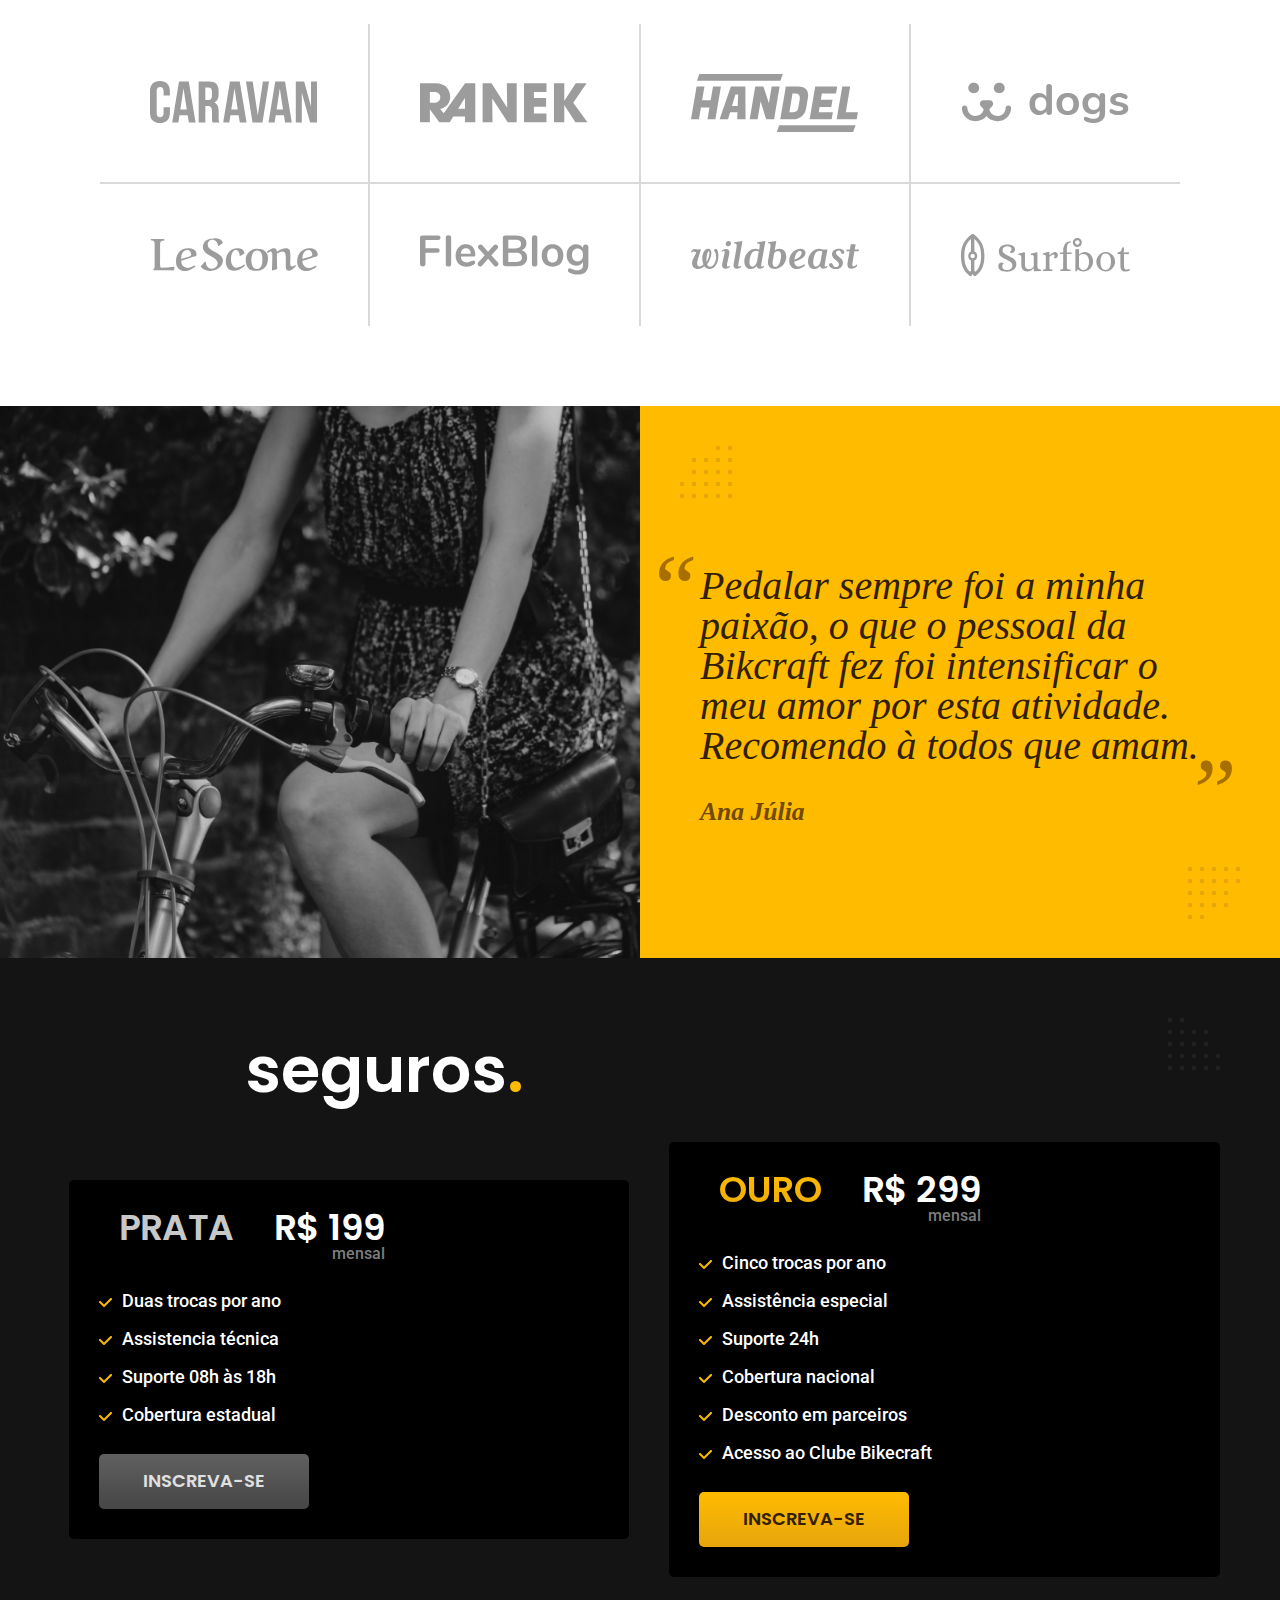
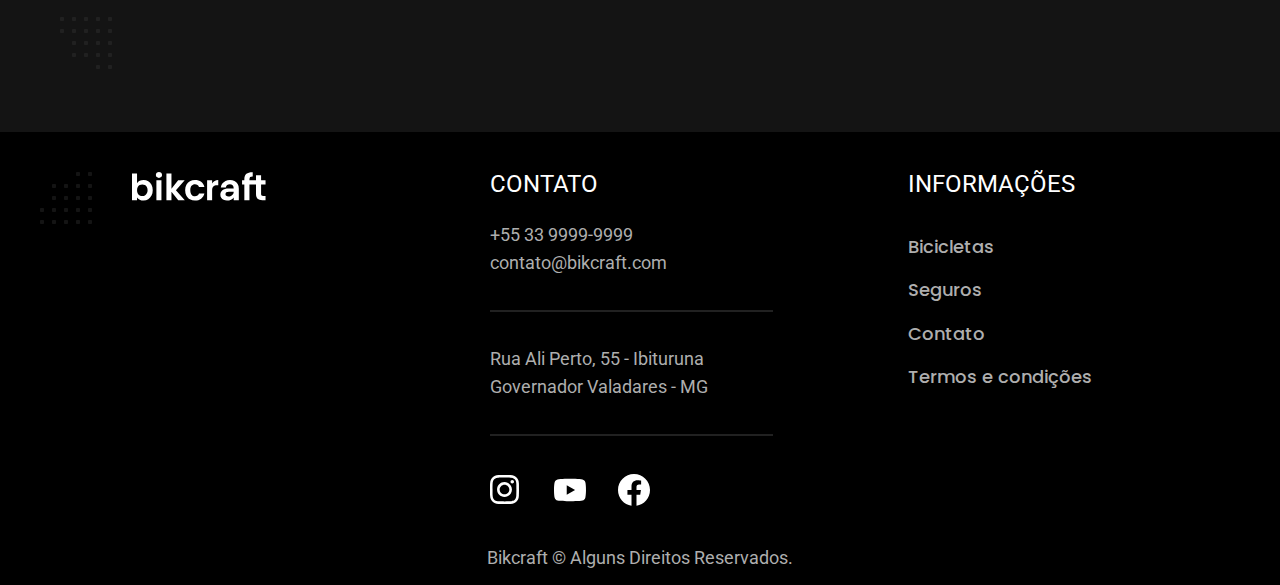
==== commit 79ae8865: "commit: correcao precos" ====
--- a/index.html
+++ b/index.html
@@ -71,21 +71,21 @@
                 <h1>escolha a sua<span>.</span></h1>
 
                 <picture class="choice__bike">
-                    <figure class="bikes">
+                    <a href="Assets/Pages/bicicletas-compra/magicmight.html" class="bikes">
                         <img src="Assets/Images/bicicleta Cinza.png" alt="Bike Grey">
                         <h2>Magic Might</h2>
                         <p>R$ 2499</p>
-                    </figure>
-                    <figure class="bikes">
+                    </a>
+                    <a href="Assets/Pages/bicicletas-compra/nimbusstark.html" class="bikes">
                         <img src="Assets/Images/bicicleta Preta.png" alt="Bike Black">
                         <h2>Nimbus Stark</h2>
                         <p>R$ 4499</p>
-                    </figure>
-                    <figure class="bikes">
+                    </a>
+                    <a href="Assets/Pages/bicicletas-compra/nebulacosmic.html" class="bikes">
                         <img src="Assets/Images/bicicleta Branca.png" alt="Bike White">
                         <h2>Nebula Cosmic</h2>
                         <p>R$ 3999</p>
-                    </figure>
+                    </a>
                 </picture>
             </div>
 
@@ -263,7 +263,7 @@
                         <h2>INFORMAÇÕES</h2>
                         <nav class="footer__informations-nav">
                             <a href="Assets/Pages/bicicletas.html">Bicicletas</a>
-                            <a href="#">Seguros</a>
+                            <a href="Assets/Pages/seguro.html">Seguros</a>
                             <a href="Assets/Pages/contato.html">Contato</a>
                             <a href="#">Termos e condições</a>
                         </nav>
--- a/Assets/Styles/style.css
+++ b/Assets/Styles/style.css
@@ -24,6 +24,7 @@
 /* insure */
 @import 'Insure/insureIntroduction.css';
 @import 'Insure/insureAdvantage.css';
+@import 'Insure/insureQuestions.css';
 
 /* fontes links */
 @import url('https://fonts.googleapis.com/css2?family=Poppins:ital,wght@0,100;0,200;0,300;0,400;0,500;0,600;0,700;0,800;0,900;1,100;1,200;1,300;1,400;1,500;1,600;1,700;1,800;1,900&display=swap');
@@ -132,4 +133,14 @@
 
 h1 > span{
     color: var(--yellow-light);
+}
+
+@keyframes openQuestion{
+    0%{
+        max-height: 64px;
+    }
+
+    100%{
+        max-height: 400px;
+    }
 }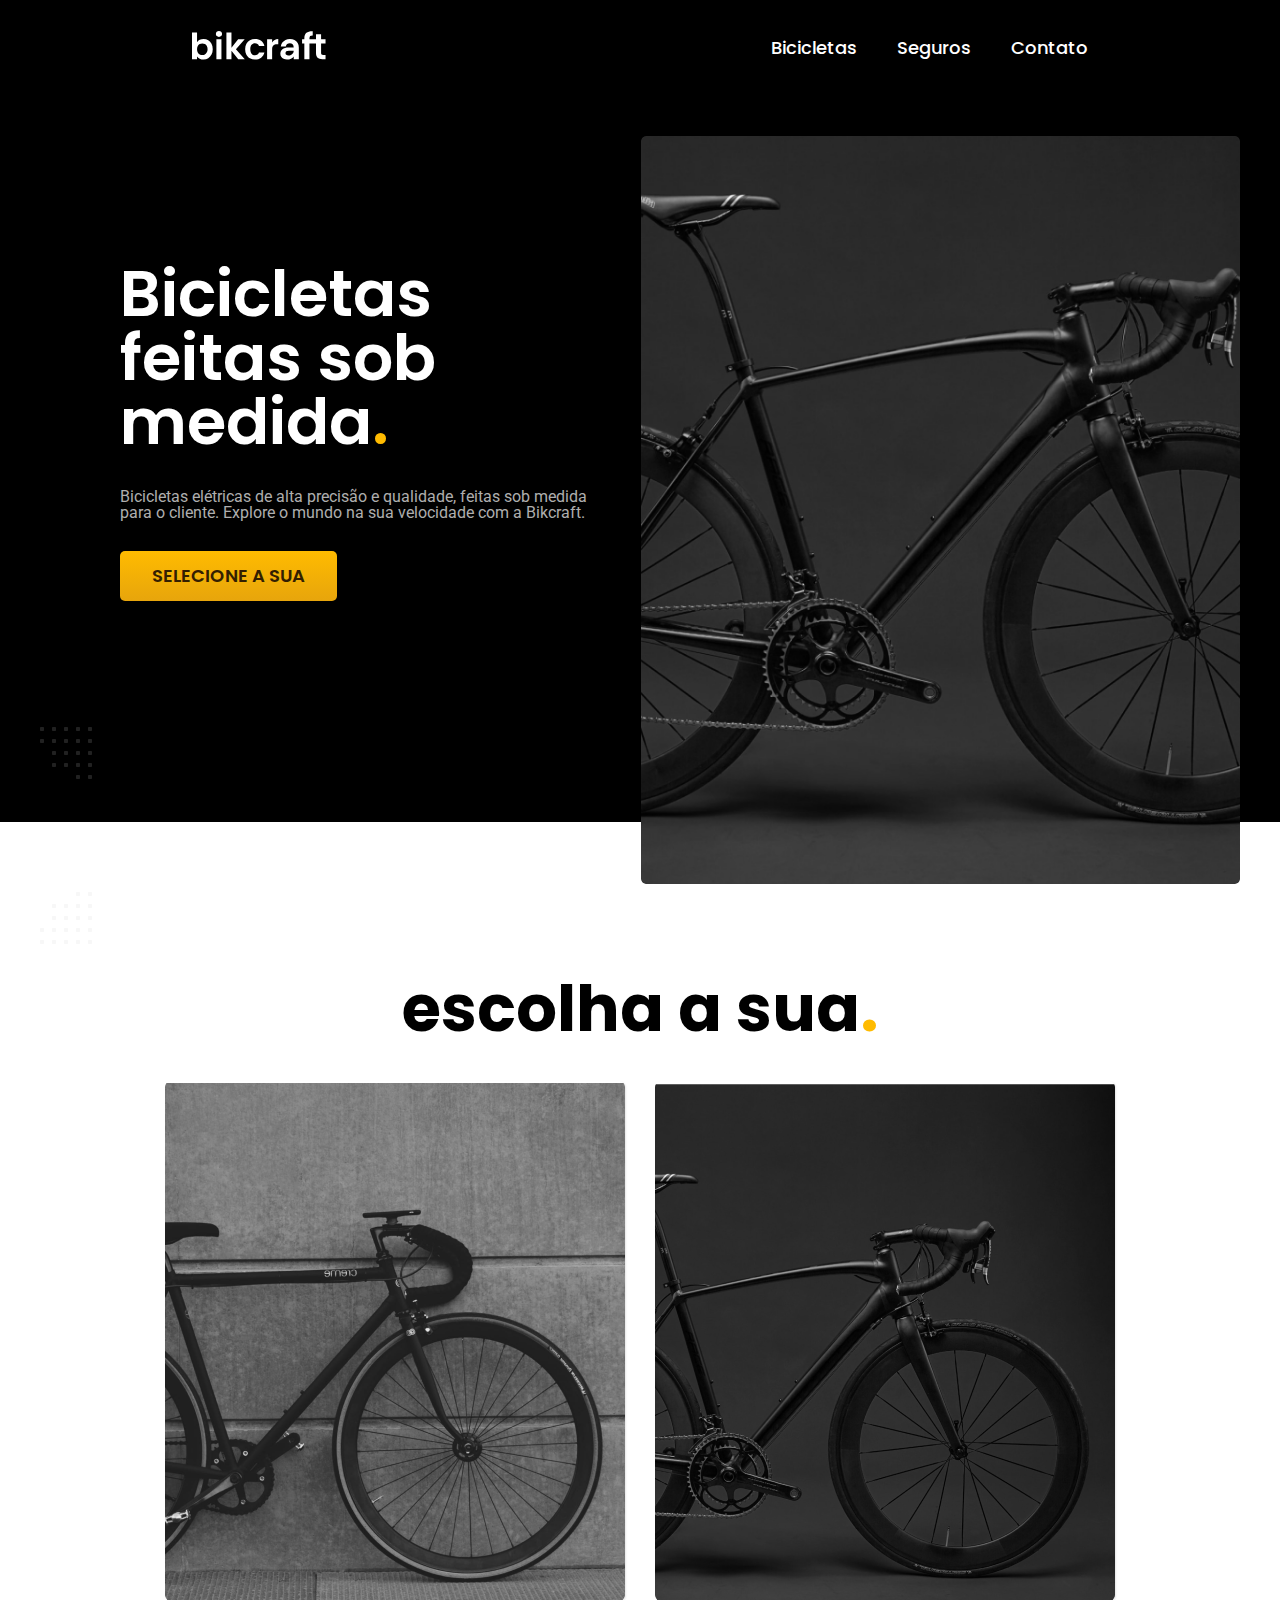
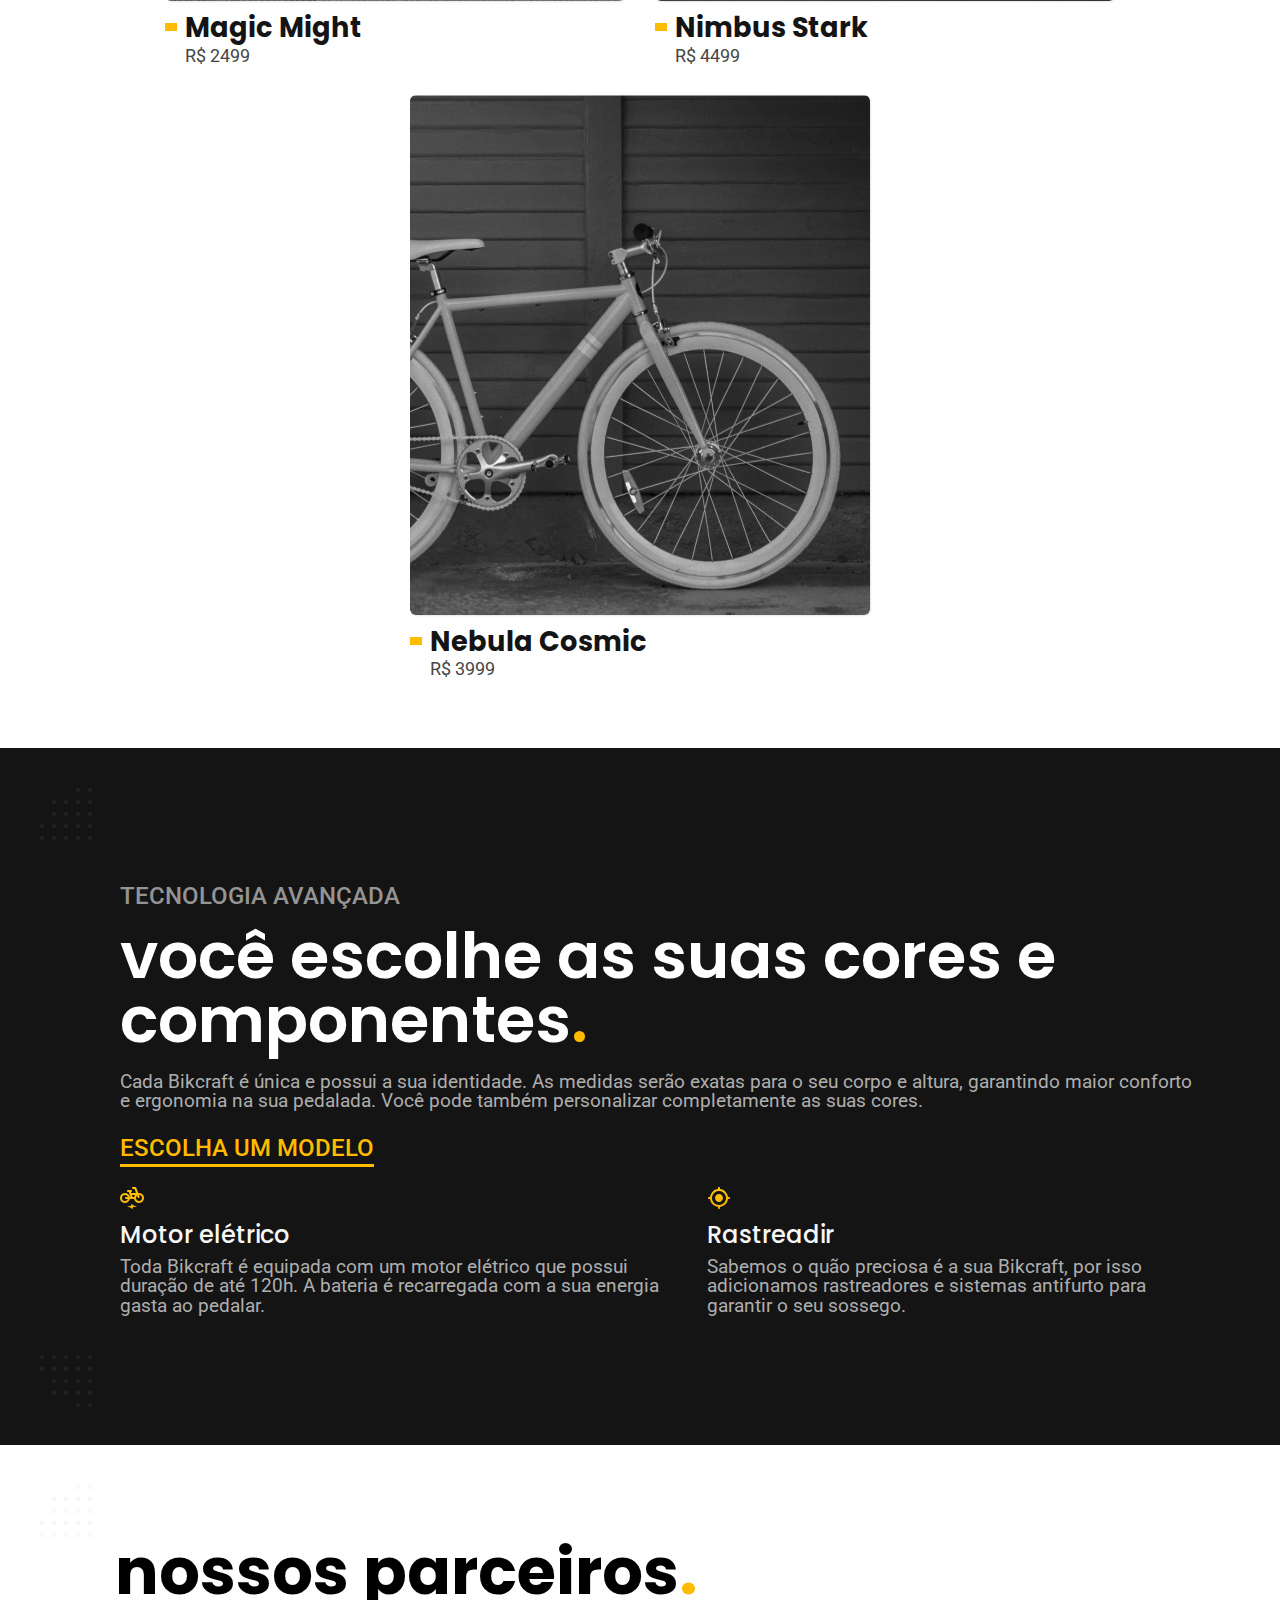
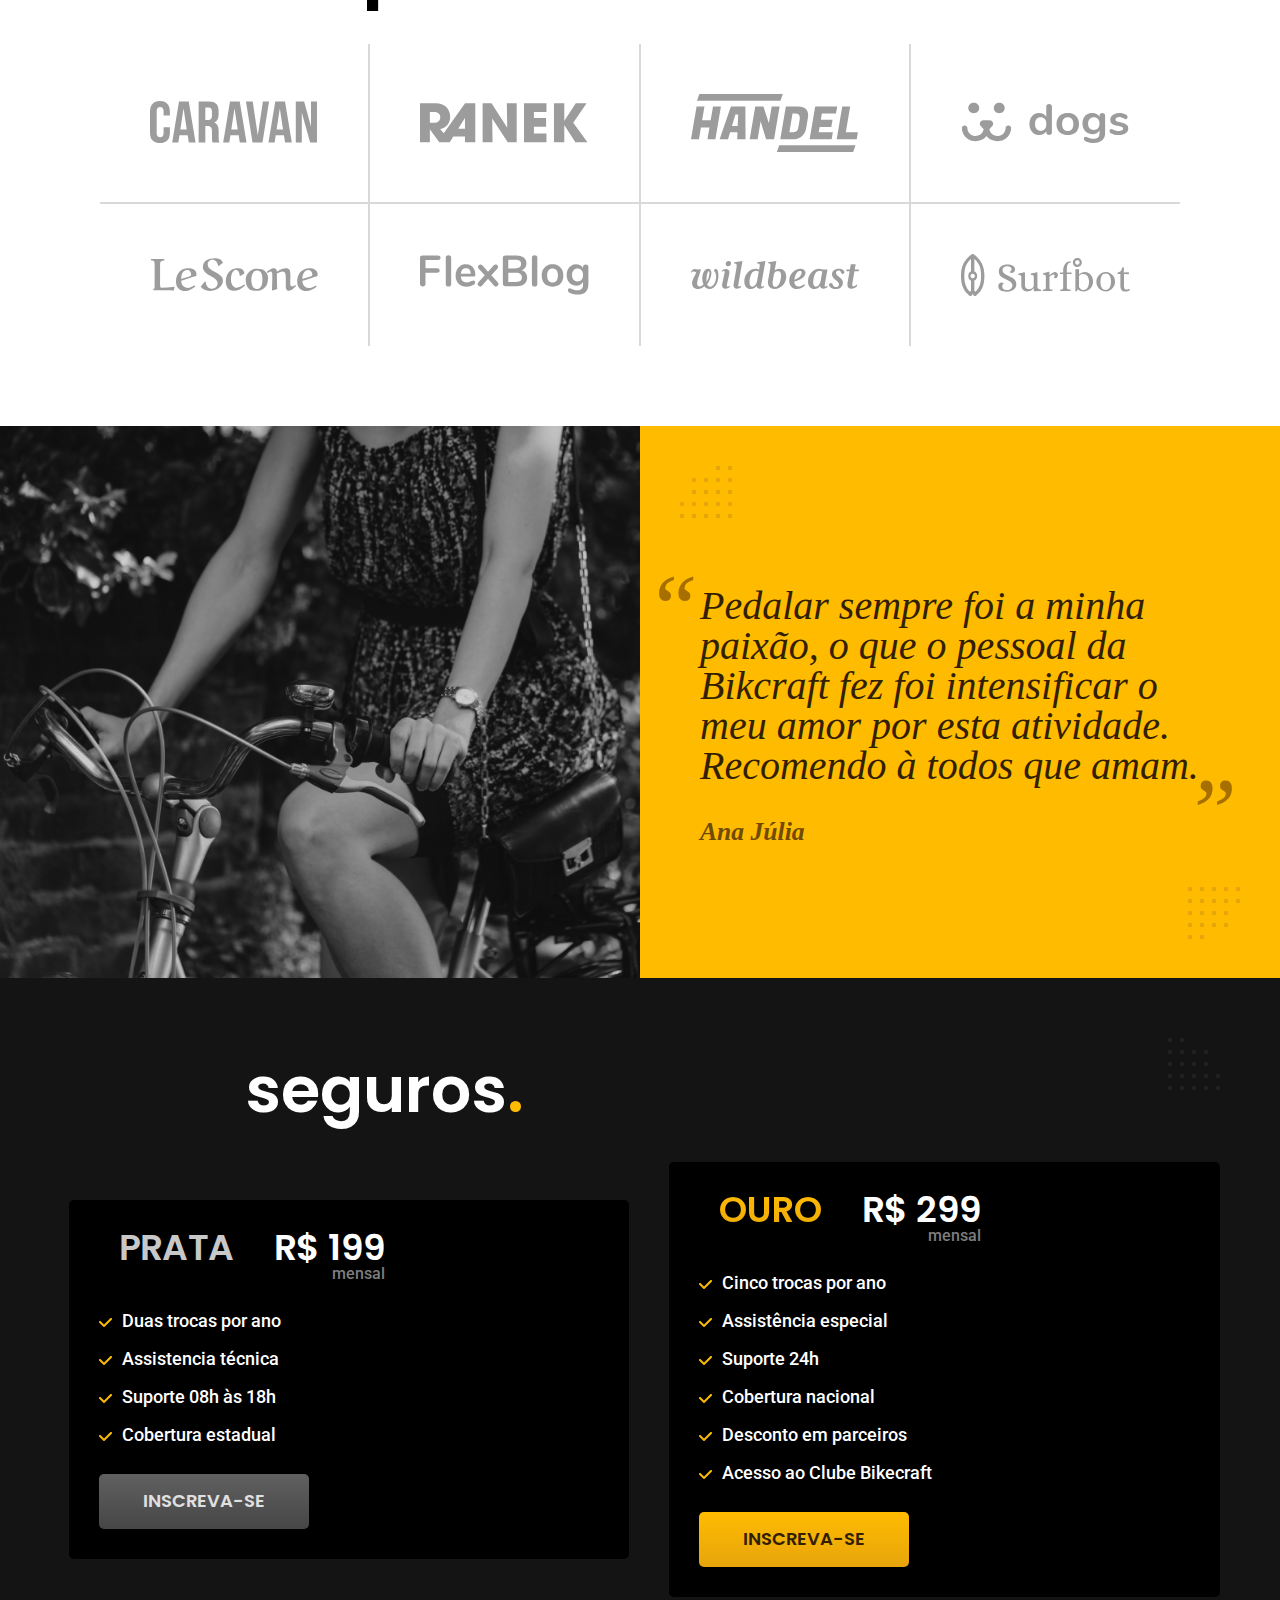
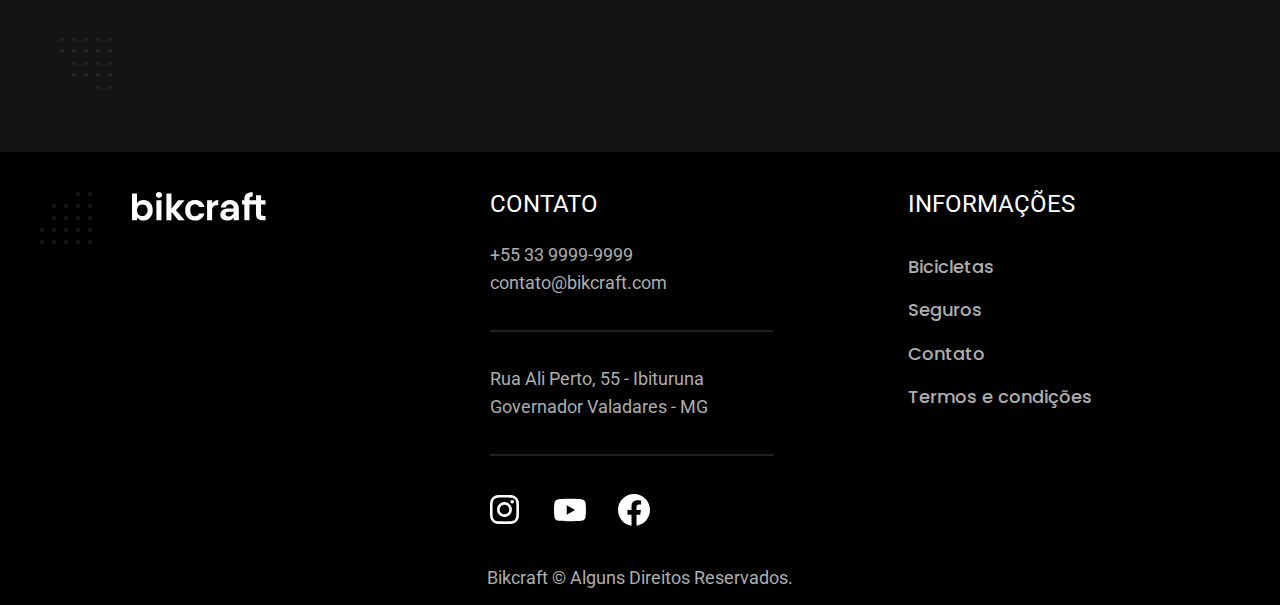
==== commit 62b9453c: "commit: correct link button correct style button" ====
--- a/index.html
+++ b/index.html
@@ -41,7 +41,7 @@
                     <div>
                         <h1>Bicicletas feitas sob medida<span>.</span></h1>
                         <p>Bicicletas elétricas de alta precisão e qualidade,  feitas sob medida para o cliente. Explore o mundo na sua velocidade com a Bikcraft.</p>
-                        <button>SELECIONE A SUA</button>
+                        <a href="Assets/Pages/bicicletas.html">SELECIONE A SUA</a>
                     </div>
 
                 </div>
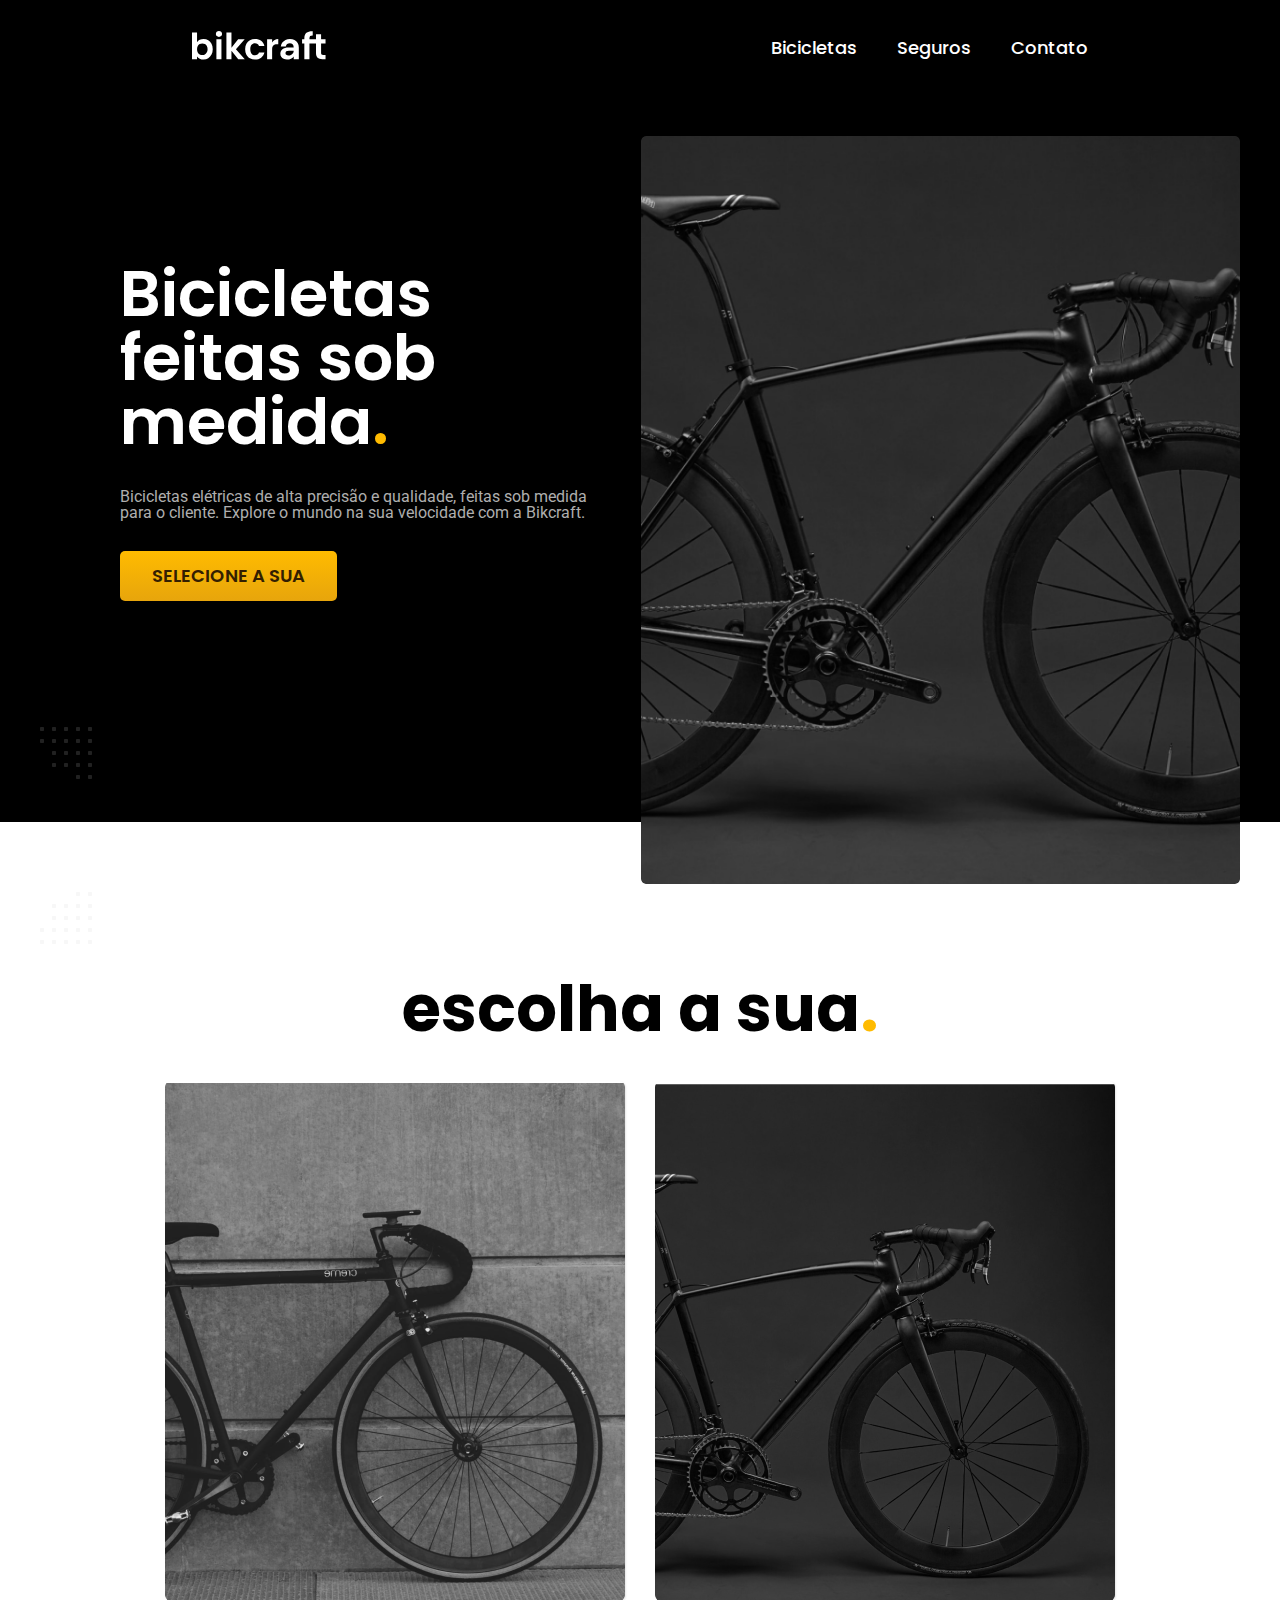
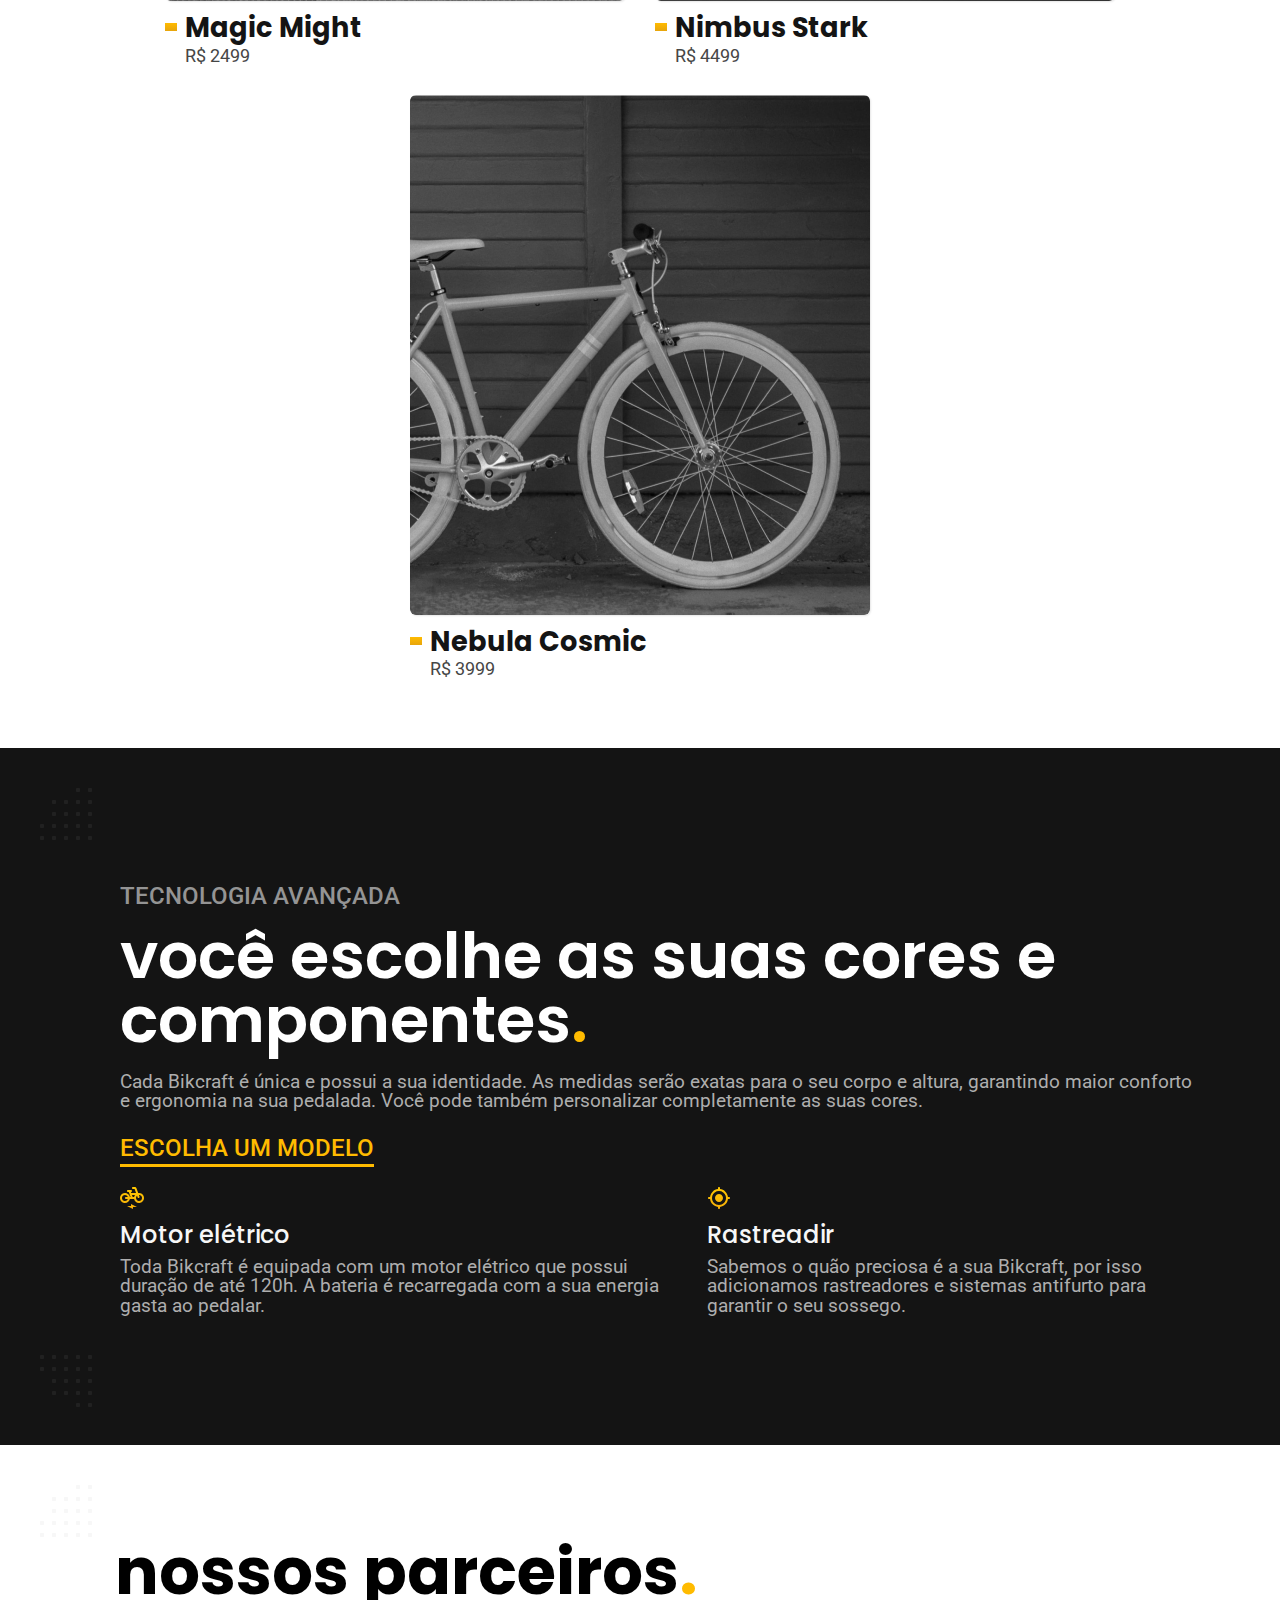
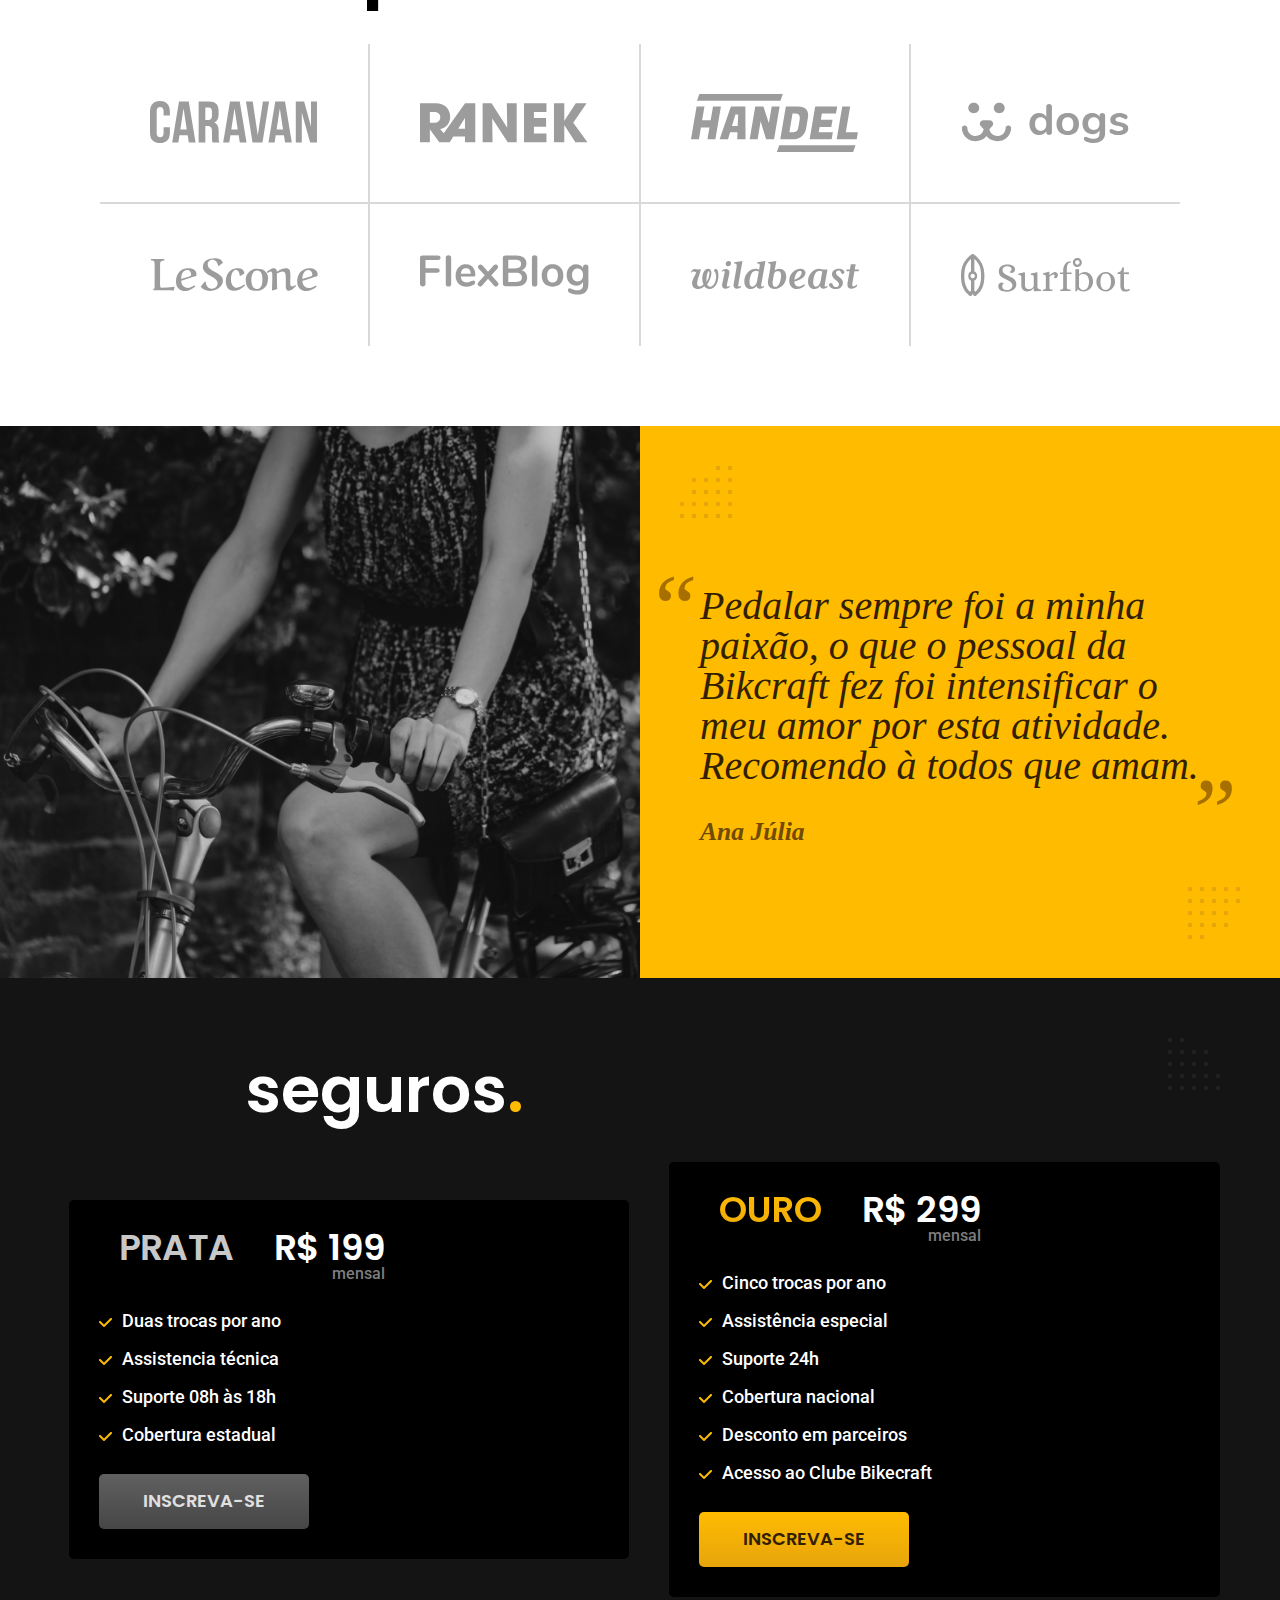
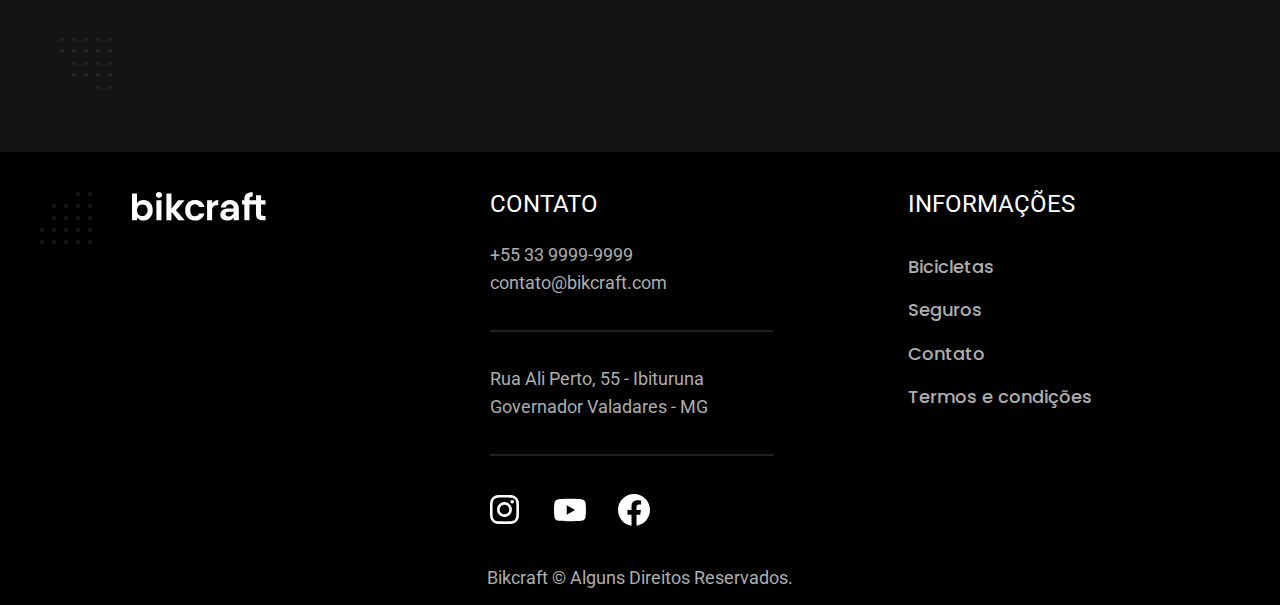
==== commit 53fb3674: "commit: new links" ====
--- a/index.html
+++ b/index.html
@@ -103,7 +103,7 @@
                     <h2>tecnologia avançada</h2>
                     <h1>você escolhe as suas cores e componentes<span>.</span></h1>
                     <p>Cada Bikcraft é única e possui a sua identidade. As medidas serão exatas para o seu corpo e altura, garantindo maior conforto e ergonomia na sua pedalada. Você pode também personalizar completamente as suas cores.</p>
-                    <a href="#">escolha um modelo</a>
+                    <a href="Assets/Pages/bicicletas.html">escolha um modelo</a>
                 </div>
                 <div class="infos__itens">
                     <figure>
@@ -199,7 +199,7 @@
                     <li>Suporte 08h às 18h</li>
                     <li>Cobertura estadual</li>
                 </ul>
-                <a href="#">Inscreva-se</a>
+                <a href="Assets/Pages/orcamento.html">Inscreva-se</a>
             </div>
             <div class="safe__plan gold">
                 <div>
@@ -217,7 +217,7 @@
                     <li>Desconto em parceiros</li>
                     <li>Acesso ao Clube Bikecraft</li>
                 </ul>
-                <a href="#">Inscreva-se</a>
+                <a href="Assets/Pages/orcamento.html">Inscreva-se</a>
             </div>
 
             <!-- decoration bottom safe -->
--- a/Assets/Styles/style.css
+++ b/Assets/Styles/style.css
@@ -25,6 +25,14 @@
 @import 'Insure/insureIntroduction.css';
 @import 'Insure/insureAdvantage.css';
 @import 'Insure/insureQuestions.css';
+
+/* orçamento */
+
+@import 'orcamento/orcamentoBike.css';
+@import 'orcamento/orcamentoForm.css';
+
+/* terms */
+@import 'Terms/termsInfos.css';
 
 /* fontes links */
 @import url('https://fonts.googleapis.com/css2?family=Poppins:ital,wght@0,100;0,200;0,300;0,400;0,500;0,600;0,700;0,800;0,900;1,100;1,200;1,300;1,400;1,500;1,600;1,700;1,800;1,900&display=swap');
@@ -69,7 +77,7 @@
     --border: #d9d9d9;
 }
 
-h1, h2, h3, h4, h5, h6, p, li, label, input, a{
+h1, h2, h3, h4, h5, h6, p, li, label, input, a, textarea{
     font-family: var(--primary-font);
 }
 
